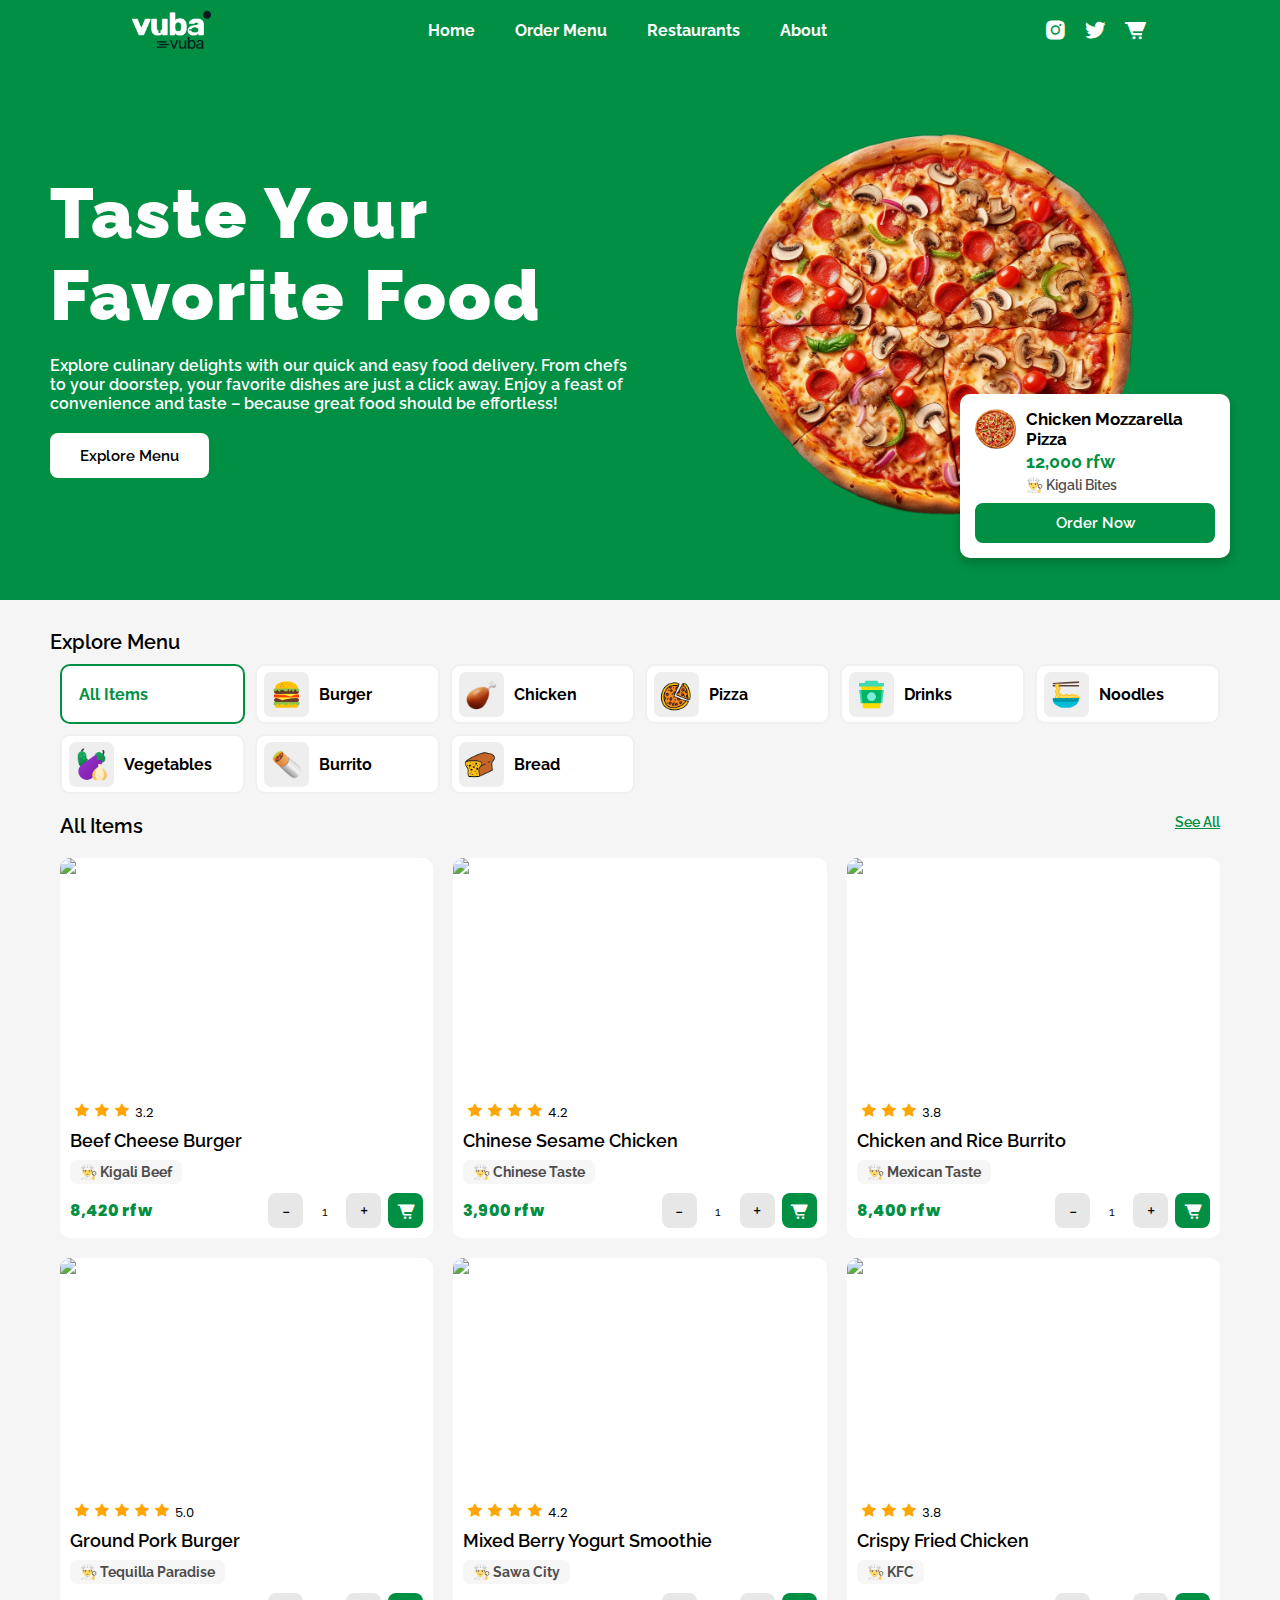
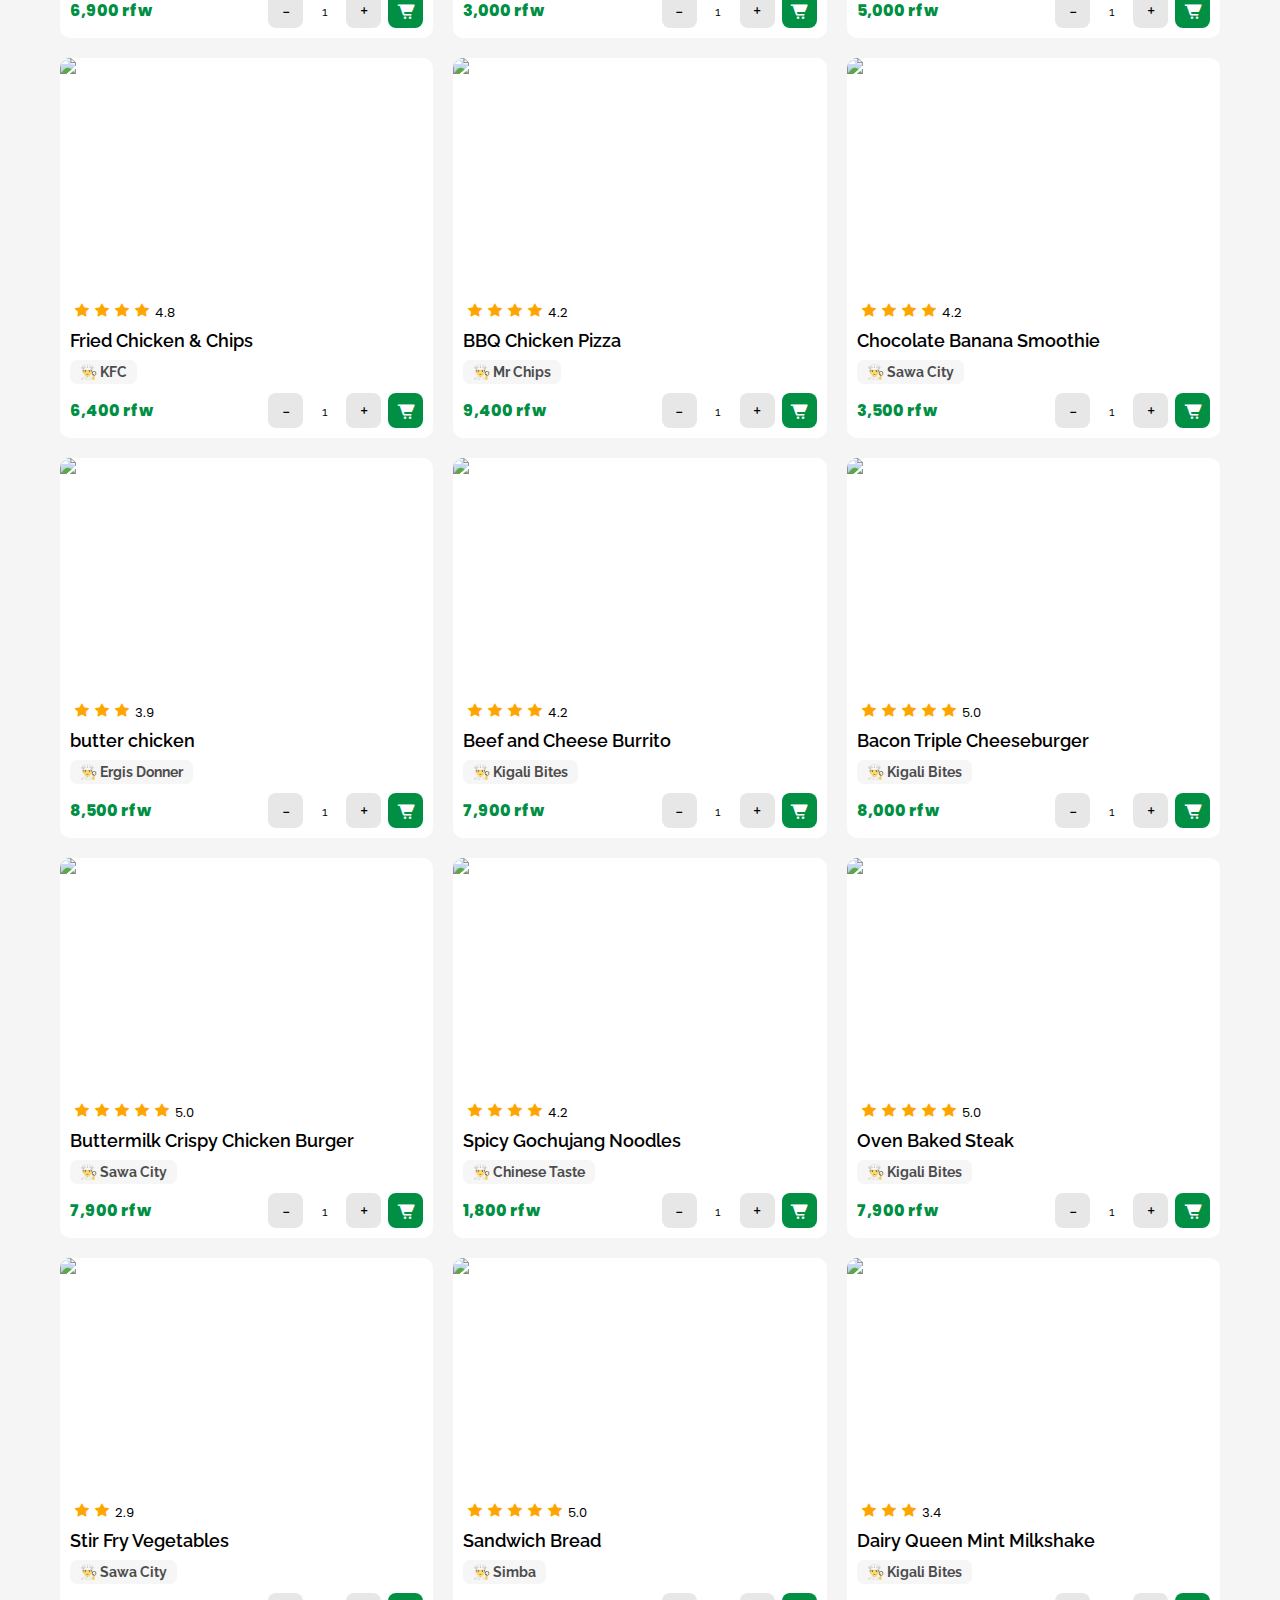
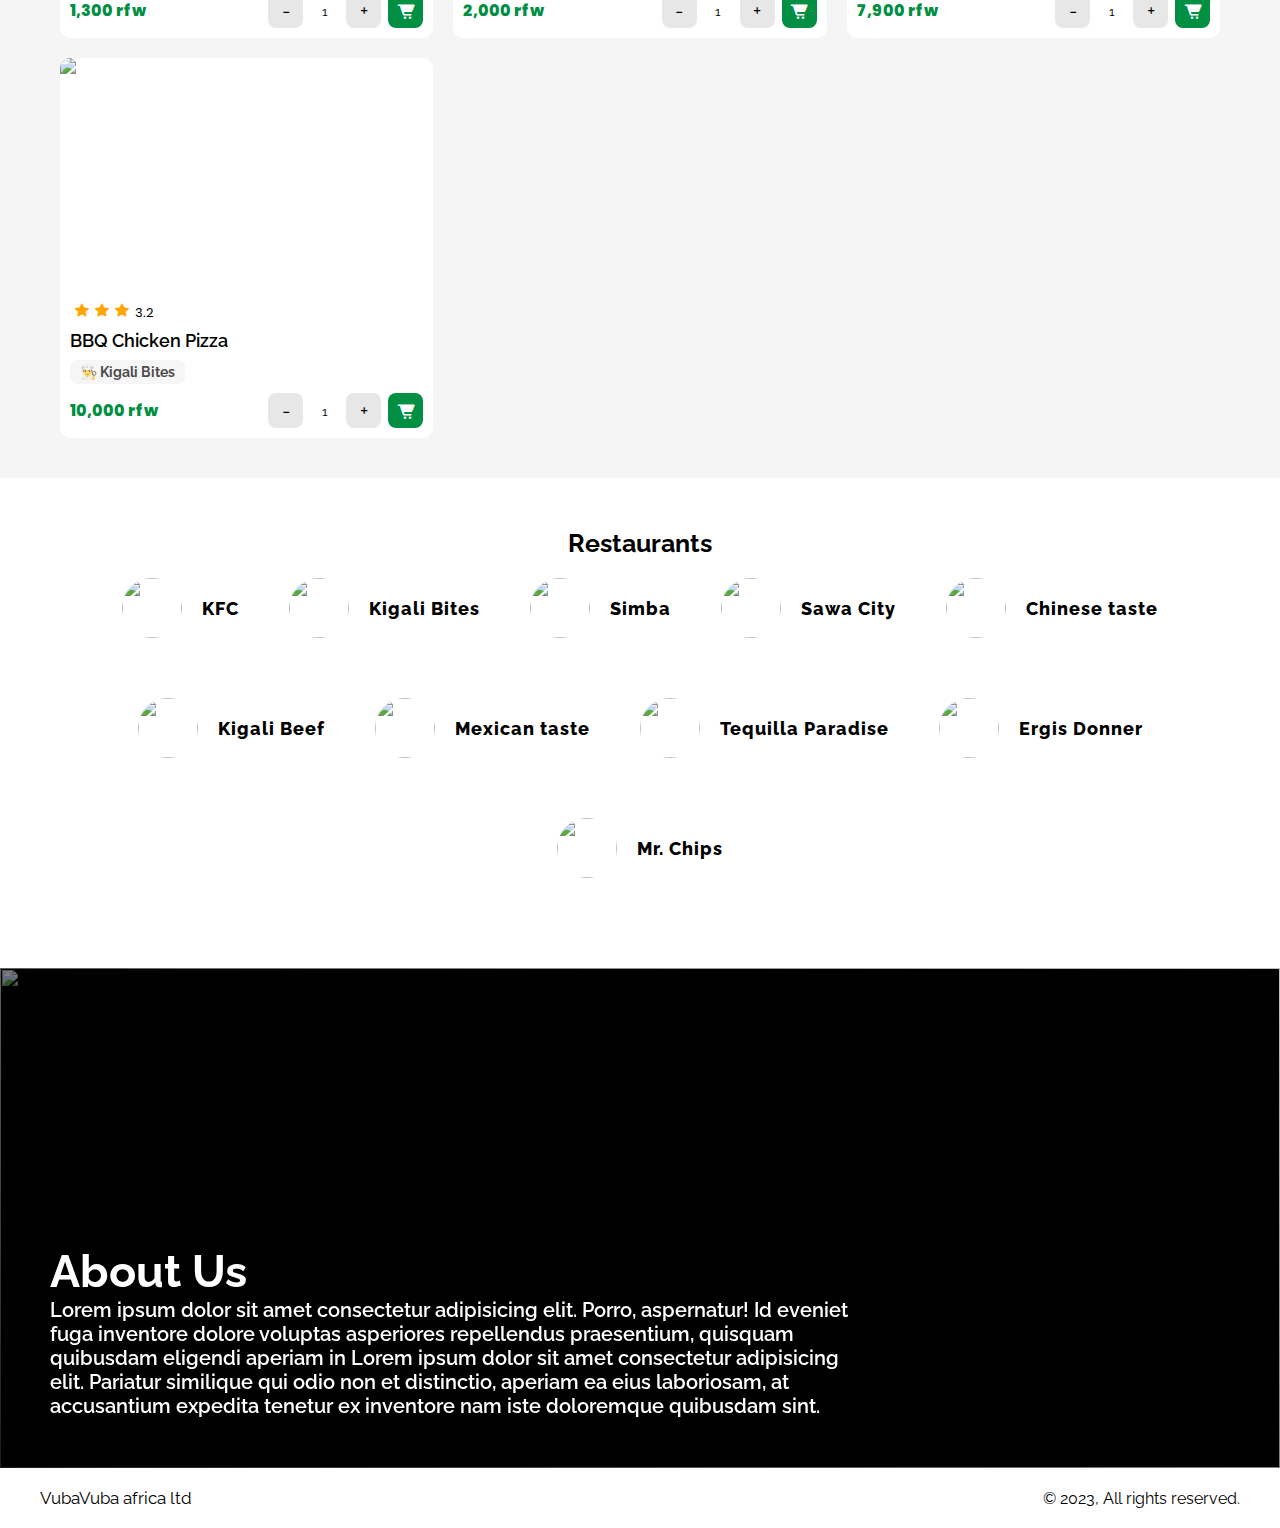
==== index.html @ 011bfc76 "noodles item function" ====
<html lang="en">
  <head>
    <meta charset="UTF-8" />
    <meta name="viewport" content="width=device-width, initial-scale=1.0" />
    <link rel="icon" type="image/x-icon" href="assets/favicon.png" />
    <link
      href="https://unpkg.com/boxicons@2.1.4/css/boxicons.min.css"
      rel="stylesheet"
    />
    <link
      rel="stylesheet"
      href="https://cdn.jsdelivr.net/npm/bootstrap@5.3.2/dist/css/bootstrap.min.css"
      integrity="sha384-T3c6CoIi6uLrA9TneNEoa7RxnatzjcDSCmG1MXxSR1GAsXEV/Dwwykc2MPK8M2HN"
      crossorigin="anonymous"
    />
    <link
      rel="stylesheet"
      href="https://cdn.jsdelivr.net/npm/bootstrap-icons@1.3.0/font/bootstrap-icons.css"
    />
    <link
      rel="stylesheet"
      href="https://cdn.jsdelivr.net/npm/swiper@11/swiper-bundle.min.css"
    />

    <link rel="stylesheet" href="styles/index.css" />
    <title>Vuba Vuba - Fast Food Fast Delivery</title>
  </head>

  <body>
    <div class="wrapper">
      <!-- Navbar -->
      <div class="navbar-container">
        <img src="assets/logo-transparent.webp" alt="" />
        <ul>
          <li>Home</li>
          <li>Order Menu</li>
          <li>Restaurants</li>
          <li>About</li>
        </ul>
        <div class="socials">
          <a href="#"><i class="bx bxl-instagram-alt"></i></a>
          <a href="#"><i class="bx bxl-twitter"></i></a>
          <i class="bx bxs-cart-alt"></i>
        </div>
      </div>

      <!-- Hero -->
      <div class="hero-container">
        <div class="left">
          <h1>Taste your<br />favorite Food</h1>
          <p>
            Explore culinary delights with our quick and easy food delivery.
            From chefs to your doorstep, your favorite dishes are just a click
            away. Enjoy a feast of convenience and taste – because great food
            should be effortless!
          </p>
          <button>Explore Menu</button>
        </div>
        <div class="right">
          <img class="hero-img" src="assets/pizza.png" />
          <div class="review">
            <div class="top">
              <img src="assets/pizza.png" />
              <div class="h1">
                Chicken Mozzarella Pizza
                <br />
                <span>12,000 rfw </span>
                <p>👨‍🍳 Kigali Bites</p>
              </div>
            </div>
            <button>order now</button>
          </div>
        </div>
      </div>

      <!-- Menu -->
      <div class="menu-container">

        <div class="explore-menu">
          <h1>Explore Menu</h1>
          <div class="em-types">
            <div class="type active" id="All"><span>All Items</span></div>
            <div class="type" id="Burger">
              <img src="assets/burger.png" /><span>Burger</span>
            </div>
            <div class="type" id="Chicken">
              <img src="assets/chiken.png" /><span>Chicken</span>
            </div>
            <div class="type" id="Pizza">
              <img src="assets/pizza-icon.png" /><span>Pizza</span>
            </div>
            <div class="type" id="Drinks">
              <img src="assets/drinks.png" /><span>Drinks</span>
            </div>
            <div class="type" id="Noodles">
              <img src="assets/noodles.png" /><span>Noodles</span>
            </div>
            <div class="type" id="Vegetables">
              <img src="assets/vegetables.png" /><span>Vegetables</span>
            </div>
            <div class="type" id="Burrito">
              <img src="assets/burrito.png" /><span>Burrito</span>
            </div>
            <div class="type" id="Bread">
              <img src="assets/bread.png" /><span>Bread</span>
            </div>
          </div>
        </div>

        <div class="menu">
          <div class="menu-head">
            <h1>All Items</h1>
            <a href="#">see all</a>
          </div>
          <div class="menu-items">
            <!-- single item -->
            <div class="menu-item Burger">
              <div class="item-image">
                <img
                  src="https://www.oliveandmango.com/images/uploads/2021_06_21_classic_grilled_cheeseburger_1.jpg"
                />
              </div>
              <div class="item-details">
                <div class="item-ratting">
                  <i class="bi bi-star-fill"></i>
                  <i class="bi bi-star-fill"></i>
                  <i class="bi bi-star-fill"></i>
                  <p>3.2</p>
                </div>
                <h1>Beef Cheese Burger</h1>
                <h4>👨‍🍳 Kigali Beef</h4>
                <div class="item-price">
                  <div class="price">
                    <p>8,420 rfw</p>
                  </div>
                  <div class="add-to-cart">
                    <button>-</button>
                    <div class="quantity"><input type="text" value="1" /></div>
                    <button>+</button>
                    <div class="cart"><i class="bx bxs-cart-alt"></i></div>
                  </div>
                </div>
              </div>
            </div>

            <!-- single item -->
            <div class="menu-item Chicken">
              <div class="item-image">
                <img
                  src="https://www.aspicyperspective.com/wp-content/uploads/2018/04/instant-pot-chinese-sesame-chicken-100.jpg"
                />
              </div>
              <div class="item-details">
                <div class="item-ratting">
                  <i class="bi bi-star-fill"></i>
                  <i class="bi bi-star-fill"></i>
                  <i class="bi bi-star-fill"></i>
                  <i class="bi bi-star-fill"></i>
                  <p>4.2</p>
                </div>
                <h1>Chinese Sesame Chicken</h1>
                <h4>👨‍🍳 Chinese Taste</h4>
                <div class="item-price">
                  <div class="price">
                    <p>3,900 rfw</p>
                  </div>
                  <div class="add-to-cart">
                    <button>-</button>
                    <div class="quantity"><input type="text" value="1" /></div>
                    <button>+</button>
                    <div class="cart"><i class="bx bxs-cart-alt"></i></div>
                  </div>
                </div>
              </div>
            </div>

            <!-- single item -->
            <div class="menu-item Burrito">
              <div class="item-image">
                <img
                  src="https://www.maricruzavalos.com/wp-content/uploads/2021/01/chicken_and_rice_burrito_recipe.jpg"
                />
              </div>
              <div class="item-details">
                <div class="item-ratting">
                  <i class="bi bi-star-fill"></i>
                  <i class="bi bi-star-fill"></i>
                  <i class="bi bi-star-fill"></i>
                  <p>3.8</p>
                </div>
                <h1>Chicken and Rice Burrito</h1>
                <h4>👨‍🍳 Mexican taste</h4>
                <div class="item-price">
                  <div class="price">
                    <p>8,400 rfw</p>
                  </div>
                  <div class="add-to-cart">
                    <button>-</button>
                    <div class="quantity"><input type="text" value="1" /></div>
                    <button>+</button>
                    <div class="cart"><i class="bx bxs-cart-alt"></i></div>
                  </div>
                </div>
              </div>
            </div>

            <!-- single item -->
            <div class="menu-item Burger">
              <div class="item-image">
                <img
                  src="https://www.babaganosh.org/wp-content/uploads/2020/06/pork-burgers-07.jpg"
                />
              </div>
              <div class="item-details">
                <div class="item-ratting">
                  <i class="bi bi-star-fill"></i>
                  <i class="bi bi-star-fill"></i>
                  <i class="bi bi-star-fill"></i>
                  <i class="bi bi-star-fill"></i>
                  <i class="bi bi-star-fill"></i>
                  <p>5.0</p>
                </div>
                <h1>Ground Pork Burger</h1>
                <h4>👨‍🍳 Tequilla Paradise</h4>
                <div class="item-price">
                  <div class="price">
                    <p>6,900 rfw</p>
                  </div>
                  <div class="add-to-cart">
                    <button>-</button>
                    <div class="quantity"><input type="text" value="1" /></div>
                    <button>+</button>
                    <div class="cart"><i class="bx bxs-cart-alt"></i></div>
                  </div>
                </div>
              </div>
            </div>

            <!-- single item -->
            <div class="menu-item Drinks">
              <div class="item-image">
                <img
                  src="https://simple-veganista.com/wp-content/uploads/2017/07/mixed-berry-yogurt-smoothie-2.jpg"
                />
              </div>
              <div class="item-details">
                <div class="item-ratting">
                  <i class="bi bi-star-fill"></i>
                  <i class="bi bi-star-fill"></i>
                  <i class="bi bi-star-fill"></i>
                  <i class="bi bi-star-fill"></i>
                  <p>4.2</p>
                </div>
                <h1>Mixed Berry Yogurt Smoothie</h1>
                <h4>👨‍🍳 sawa city</h4>
                <div class="item-price">
                  <div class="price">
                    <p>3,000 rfw</p>
                  </div>
                  <div class="add-to-cart">
                    <button>-</button>
                    <div class="quantity"><input type="text" value="1" /></div>
                    <button>+</button>
                    <div class="cart"><i class="bx bxs-cart-alt"></i></div>
                  </div>
                </div>
              </div>
            </div>

            <!-- single item -->
            <div class="menu-item Chicken">
              <div class="item-image">
                <img
                  src="https://www.mashed.com/img/gallery/kfc-chicken-copycat-recipe/intro-1565810304.jpg"
                />
              </div>
              <div class="item-details">
                <div class="item-ratting">
                  <i class="bi bi-star-fill"></i>
                  <i class="bi bi-star-fill"></i>
                  <i class="bi bi-star-fill"></i>
                  <p>3.8</p>
                </div>
                <h1>Crispy Fried Chicken</h1>
                <h4>👨‍🍳 KFC</h4>
                <div class="item-price">
                  <div class="price">
                    <p>5,000 rfw</p>
                  </div>
                  <div class="add-to-cart">
                    <button>-</button>
                    <div class="quantity"><input type="text" value="1" /></div>
                    <button>+</button>
                    <div class="cart"><i class="bx bxs-cart-alt"></i></div>
                  </div>
                </div>
              </div>
            </div>

            <!-- single item -->
            <div class="menu-item Chicken">
              <div class="item-image">
                <img
                  src="https://cdn.cdkitchen.com/recipes/images/2018/08/1788-8313-mx.jpg"
                />
              </div>
              <div class="item-details">
                <div class="item-ratting">
                  <i class="bi bi-star-fill"></i>
                  <i class="bi bi-star-fill"></i>
                  <i class="bi bi-star-fill"></i>
                  <i class="bi bi-star-fill"></i>
                  <p>4.8</p>
                </div>
                <h1>Fried Chicken & Chips</h1>
                <h4>👨‍🍳 KFC</h4>
                <div class="item-price">
                  <div class="price">
                    <p>6,400 rfw</p>
                  </div>
                  <div class="add-to-cart">
                    <button>-</button>
                    <div class="quantity"><input type="text" value="1" /></div>
                    <button>+</button>
                    <div class="cart"><i class="bx bxs-cart-alt"></i></div>
                  </div>
                </div>
              </div>
            </div>

            <!-- single item -->
            <div class="menu-item Pizza">
              <div class="item-image">
                <img
                  src="https://www.rachelcooks.com/wp-content/uploads/2022/02/bbq-chicken-pizza-2022-1500r-12-square.jpg"
                />
              </div>
              <div class="item-details">
                <div class="item-ratting">
                  <i class="bi bi-star-fill"></i>
                  <i class="bi bi-star-fill"></i>
                  <i class="bi bi-star-fill"></i>
                  <i class="bi bi-star-fill"></i>
                  <p>4.2</p>
                </div>
                <h1>BBQ Chicken Pizza</h1>
                <h4>👨‍🍳 Mr Chips</h4>
                <div class="item-price">
                  <div class="price">
                    <p>9,400 rfw</p>
                  </div>
                  <div class="add-to-cart">
                    <button>-</button>
                    <div class="quantity"><input type="text" value="1" /></div>
                    <button>+</button>
                    <div class="cart"><i class="bx bxs-cart-alt"></i></div>
                  </div>
                </div>
              </div>
            </div>

            <!-- single item -->
            <div class="menu-item Drinks">
              <div class="item-image">
                <img
                  src="https://www.ambitiouskitchen.com/wp-content/uploads/2021/04/Chocolate-Peanut-Butter-Banana-Smoothie-5.jpg"
                />
              </div>
              <div class="item-details">
                <div class="item-ratting">
                  <i class="bi bi-star-fill"></i>
                  <i class="bi bi-star-fill"></i>
                  <i class="bi bi-star-fill"></i>
                  <i class="bi bi-star-fill"></i>
                  <p>4.2</p>
                </div>
                <h1>Chocolate Banana Smoothie</h1>
                <h4>👨‍🍳 Sawa city</h4>
                <div class="item-price">
                  <div class="price">
                    <p>3,500 rfw</p>
                  </div>
                  <div class="add-to-cart">
                    <button>-</button>
                    <div class="quantity"><input type="text" value="1" /></div>
                    <button>+</button>
                    <div class="cart"><i class="bx bxs-cart-alt"></i></div>
                  </div>
                </div>
              </div>
            </div>

            <!-- single item -->
            <div class="menu-item Chicken">
              <div class="item-image">
                <img
                  src="https://www.familyfoodonthetable.com/wp-content/uploads/2019/02/Healthy-butter-chicken-4-480x480.jpg"
                />
              </div>
              <div class="item-details">
                <div class="item-ratting">
                  <i class="bi bi-star-fill"></i>
                  <i class="bi bi-star-fill"></i>
                  <i class="bi bi-star-fill"></i>
                  <p>3.9</p>
                </div>
                <h1>butter chicken</h1>
                <h4>👨‍🍳 Ergis Donner</h4>
                <div class="item-price">
                  <div class="price">
                    <p>8,500 rfw</p>
                  </div>
                  <div class="add-to-cart">
                    <button>-</button>
                    <div class="quantity"><input type="text" value="1" /></div>
                    <button>+</button>
                    <div class="cart"><i class="bx bxs-cart-alt"></i></div>
                  </div>
                </div>
              </div>
            </div>

            <!-- single item -->
            <div class="menu-item Burrito">
              <div class="item-image">
                <img
                  src="https://fantabulosity.com/wp-content/uploads/2021/08/Beef_CheeseBurritos-20.jpg"
                />
              </div>
              <div class="item-details">
                <div class="item-ratting">
                  <i class="bi bi-star-fill"></i>
                  <i class="bi bi-star-fill"></i>
                  <i class="bi bi-star-fill"></i>
                  <i class="bi bi-star-fill"></i>
                  <p>4.2</p>
                </div>
                <h1>Beef and Cheese Burrito</h1>
                <h4>👨‍🍳 Kigali Bites</h4>
                <div class="item-price">
                  <div class="price">
                    <p>7,900 rfw</p>
                  </div>
                  <div class="add-to-cart">
                    <button>-</button>
                    <div class="quantity"><input type="text" value="1" /></div>
                    <button>+</button>
                    <div class="cart"><i class="bx bxs-cart-alt"></i></div>
                  </div>
                </div>
              </div>
            </div>

            <!-- single item -->
            <div class="menu-item Burger">
              <div class="item-image">
                <img
                  src="https://tcburgerblog.com/wp-content/uploads/2022/10/Triple-Bacon-Cheeseburger-My-Burger-scaled.jpg"
                />
              </div>
              <div class="item-details">
                <div class="item-ratting">
                  <i class="bi bi-star-fill"></i>
                  <i class="bi bi-star-fill"></i>
                  <i class="bi bi-star-fill"></i>
                  <i class="bi bi-star-fill"></i>
                  <i class="bi bi-star-fill"></i>
                  <p>5.0</p>
                </div>
                <h1>Bacon Triple Cheeseburger</h1>
                <h4>👨‍🍳 Kigali Bites</h4>
                <div class="item-price">
                  <div class="price">
                    <p>8,000 rfw</p>
                  </div>
                  <div class="add-to-cart">
                    <button>-</button>
                    <div class="quantity"><input type="text" value="1" /></div>
                    <button>+</button>
                    <div class="cart"><i class="bx bxs-cart-alt"></i></div>
                  </div>
                </div>
              </div>
            </div>

            <!-- single item -->
            <div class="menu-item">
              <div class="item-image Burger">
                <img
                  src="https://www.modernfarmhouseeats.com/wp-content/uploads/2023/04/crispy-chicken-burger-1.jpg"
                />
              </div>
              <div class="item-details Chicken">
                <div class="item-ratting">
                  <i class="bi bi-star-fill"></i>
                  <i class="bi bi-star-fill"></i>
                  <i class="bi bi-star-fill"></i>
                  <i class="bi bi-star-fill"></i>
                  <i class="bi bi-star-fill"></i>
                  <p>5.0</p>
                </div>
                <h1>Buttermilk Crispy Chicken Burger</h1>
                <h4>👨‍🍳 Sawa city</h4>
                <div class="item-price">
                  <div class="price">
                    <p>7,900 rfw</p>
                  </div>
                  <div class="add-to-cart">
                    <button>-</button>
                    <div class="quantity"><input type="text" value="1" /></div>
                    <button>+</button>
                    <div class="cart"><i class="bx bxs-cart-alt"></i></div>
                  </div>
                </div>
              </div>
            </div>

            <!-- single item -->
            <div class="menu-item Noodles">
              <div class="item-image">
                <img
                  src="https://www.chilipeppermadness.com/wp-content/uploads/2023/06/Gochujang-Noodles-Recipe-SQ.jpg"
                />
              </div>
              <div class="item-details">
                <div class="item-ratting">
                  <i class="bi bi-star-fill"></i>
                  <i class="bi bi-star-fill"></i>
                  <i class="bi bi-star-fill"></i>
                  <i class="bi bi-star-fill"></i>
                  <p>4.2</p>
                </div>
                <h1>Spicy Gochujang Noodles</h1>
                <h4>👨‍🍳 Chinese Taste</h4>
                <div class="item-price">
                  <div class="price">
                    <p>1,800 rfw</p>
                  </div>
                  <div class="add-to-cart">
                    <button>-</button>
                    <div class="quantity"><input type="text" value="1" /></div>
                    <button>+</button>
                    <div class="cart"><i class="bx bxs-cart-alt"></i></div>
                  </div>
                </div>
              </div>
            </div>

            <!-- single item -->
            <div class="menu-item">
              <div class="item-image">
                <img
                  src="https://www.savorynothings.com/wp-content/uploads/2022/01/oven-baked-steak-recipe-image-sq-1.jpg"
                />
              </div>
              <div class="item-details">
                <div class="item-ratting">
                  <i class="bi bi-star-fill"></i>
                  <i class="bi bi-star-fill"></i>
                  <i class="bi bi-star-fill"></i>
                  <i class="bi bi-star-fill"></i>
                  <i class="bi bi-star-fill"></i>
                  <p>5.0</p>
                </div>
                <h1>Oven Baked Steak</h1>
                <h4>👨‍🍳 Kigali Bites</h4>
                <div class="item-price">
                  <div class="price">
                    <p>7,900 rfw</p>
                  </div>
                  <div class="add-to-cart">
                    <button>-</button>
                    <div class="quantity"><input type="text" value="1" /></div>
                    <button>+</button>
                    <div class="cart"><i class="bx bxs-cart-alt"></i></div>
                  </div>
                </div>
              </div>
            </div>

            <!-- single item -->
            <div class="menu-item Vegetables">
              <div class="item-image">
                <img
                  src="https://www.wholesomeyum.com/wp-content/uploads/2020/11/wholesomeyum-how-to-stir-fry-vegetables-vegetable-stir-fry-recipe-list-15.jpg"
                />
              </div>
              <div class="item-details">
                <div class="item-ratting">
                  <i class="bi bi-star-fill"></i>
                  <i class="bi bi-star-fill"></i>
                  <p>2.9</p>
                </div>
                <h1>Stir Fry Vegetables</h1>
                <h4>👨‍🍳 Sawa City</h4>
                <div class="item-price">
                  <div class="price">
                    <p>1,300 rfw</p>
                  </div>
                  <div class="add-to-cart">
                    <button>-</button>
                    <div class="quantity"><input type="text" value="1" /></div>
                    <button>+</button>
                    <div class="cart"><i class="bx bxs-cart-alt"></i></div>
                  </div>
                </div>
              </div>
            </div>

            <!-- single item -->
            <div class="menu-item Bread">
              <div class="item-image">
                <img
                  src="https://www.foodandwine.com/thmb/Z2AE53BGYP2U-kXhtbVwXZQX8sc=/1500x0/filters:no_upscale():max_bytes(150000):strip_icc()/Perfect-Sandwich-Bread-FT-RECIPE0723-dace53e15a304942acbc880b0ae34f5a.jpg"
                />
              </div>
              <div class="item-details">
                <div class="item-ratting">
                  <i class="bi bi-star-fill"></i>
                  <i class="bi bi-star-fill"></i>
                  <i class="bi bi-star-fill"></i>
                  <i class="bi bi-star-fill"></i>
                  <i class="bi bi-star-fill"></i>
                  <p>5.0</p>
                </div>
                <h1>Sandwich Bread</h1>
                <h4>👨‍🍳 Simba</h4>
                <div class="item-price">
                  <div class="price">
                    <p>2,000 rfw</p>
                  </div>
                  <div class="add-to-cart">
                    <button>-</button>
                    <div class="quantity"><input type="text" value="1" /></div>
                    <button>+</button>
                    <div class="cart"><i class="bx bxs-cart-alt"></i></div>
                  </div>
                </div>
              </div>
            </div>

            <!-- single item -->
            <div class="menu-item Drinks">
              <div class="item-image">
                <img
                  src="https://s3.amazonaws.com/secretsaucefiles/photos/images/000/094/275/large/Screen_Shot_2017-01-12_at_5.51.54_PM.png?1484261531"
                />
              </div>
              <div class="item-details">
                <div class="item-ratting">
                  <i class="bi bi-star-fill"></i>
                  <i class="bi bi-star-fill"></i>
                  <i class="bi bi-star-fill"></i>
                  <p>3.4</p>
                </div>
                <h1>Dairy Queen Mint Milkshake</h1>
                <h4>👨‍🍳 Kigali Bites</h4>
                <div class="item-price">
                  <div class="price">
                    <p>7,900 rfw</p>
                  </div>
                  <div class="add-to-cart">
                    <button>-</button>
                    <div class="quantity"><input type="text" value="1" /></div>
                    <button>+</button>
                    <div class="cart"><i class="bx bxs-cart-alt"></i></div>
                  </div>
                </div>
              </div>
            </div>

            <!-- single item -->
            <div class="menu-item Pizza">
              <div class="item-image">
                <img
                  src="https://www.southernliving.com/thmb/-Wn5pBs5DIz2RE5cuVKne_IF2hE=/1500x0/filters:no_upscale():max_bytes(150000):strip_icc()/BBQ-Chicken-Pizza_Audit7102_Beauty_1_3x2-e8195f3f45c74f189742d6eb4d7b2116.jpg"
                />
              </div>
              <div class="item-details">
                <div class="item-ratting">
                  <i class="bi bi-star-fill"></i>
                  <i class="bi bi-star-fill"></i>
                  <i class="bi bi-star-fill"></i>
                  <p>3.2</p>
                </div>
                <h1>BBQ Chicken Pizza</h1>
                <h4>👨‍🍳 Kigali Bites</h4>
                <div class="item-price">
                  <div class="price">
                    <p>10,000 rfw</p>
                  </div>
                  <div class="add-to-cart">
                    <button>-</button>
                    <div class="quantity"><input type="text" value="1" /></div>
                    <button>+</button>
                    <div class="cart"><i class="bx bxs-cart-alt"></i></div>
                  </div>
                </div>
              </div>
            </div>
          </div>
        </div>
      </div>

      <!-- Restaurants -->
      <div class="restaurants-container">
        <div class="rest-head">
          <h1>Restaurants</h1>
        </div>
        <div class="rest-grid">
          <div class="rg-item">
            <img
              src="https://imgs.search.brave.com/3bi9Pr2pXfEJ3aDlL1oRwKVEPayfcfMJFEXZ3frV1kE/rs:fit:860:0:0/g:ce/aHR0cDovL2xvZnJl/di5uZXQvd3AtY29u/dGVudC9waG90b3Mv/MjAxNi8wNi9LRkNf/bG9nb18xLnBuZw"
            />
            <h1>KFC</h1>
          </div>

          <div class="rg-item">
            <img
              src="https://imgs.search.brave.com/vbXWG8gQetM3_P8P60iuqGCEPQBIjV_ZgjH2bR1YhOY/rs:fit:860:0:0/g:ce/aHR0cHM6Ly9jZG4u/ZHJpYmJibGUuY29t/L3VzZXJzLzE3MTg0/MTQvc2NyZWVuc2hv/dHMvNDAzNDMyNy9t/ZWRpYS8wZGE0OTA4/MjVkNTZhMmU2ODI0/ZThlOGYwMzI5ZGI0/NS5qcGc_cmVzaXpl/PTQwMHgzMDAmdmVy/dGljYWw9Y2VudGVy"
            />
            <h1>Kigali Bites</h1>
          </div>

          <div class="rg-item">
            <img
              src="https://imgs.search.brave.com/ebZRew6isdVZ-EUT0ywroLgZ76uOCuHzQWy_7dwl6_I/rs:fit:860:0:0/g:ce/aHR0cHM6Ly91cGxv/YWQud2lraW1lZGlh/Lm9yZy93aWtpcGVk/aWEvZW4vOC84Ny9T/aW1iYV9DaGlwc19s/b2dvLnBuZw"
            />
            <h1>Simba</h1>
          </div>

          <div class="rg-item">
            <img
              src="https://imgs.search.brave.com/yOJNYnVmw9oVVkGj6AttuaL7LqYOYtTmYWkjljFl_9k/rs:fit:860:0:0/g:ce/aHR0cHM6Ly90NC5m/dGNkbi5uZXQvanBn/LzAxLzg3LzYxLzQ5/LzM2MF9GXzE4NzYx/NDk1MF9KRjZmbzcy/T2t0Vldxek5MUFR2/YU0xWFZBNnFlaWlr/cy5qcGc"
            />
            <h1>Sawa City</h1>
          </div>

          <div class="rg-item">
            <img
              src="https://imgs.search.brave.com/ZcRUKDCKhJeyikr4JAEg3JhTjgkhFXgttm5igLCHAoA/rs:fit:860:0:0/g:ce/aHR0cHM6Ly9pLnBp/bmltZy5jb20vb3Jp/Z2luYWxzLzc4Lzc1/L2QwLzc4NzVkMDhi/ZGNiMWQxMjFmOGQ5/ZWQwMGMzNTQxYTdk/LmpwZw"
            />
            <h1>Chinese taste</h1>
          </div>

          <div class="rg-item">
            <img
              src="https://imgs.search.brave.com/vYp9szIj_NbUJVSMCduh9GMFt0rlSeSFs6ZEds312Uk/rs:fit:860:0:0/g:ce/aHR0cHM6Ly90NC5m/dGNkbi5uZXQvanBn/LzAxLzIyLzgwLzY3/LzM2MF9GXzEyMjgw/NjcyM19zOUU1Z0xD/VWtIZDRSeW93eHJl/Q2hGNDFtdzJRSElI/ei5qcGc"
            />
            <h1>Kigali Beef</h1>
          </div>

          <div class="rg-item">
            <img
              src="https://imgs.search.brave.com/LUviNh1uVYZzZO0xX5EYLhw3hhmZEL2fdns0litYLTI/rs:fit:860:0:0/g:ce/aHR0cHM6Ly9jZG4u/dmVjdG9yc3RvY2su/Y29tL2kvcHJldmll/dy0xeC83MS80NS90/YWNvLWxvZ28tdmVj/dG9yLTE4MTk3MTQ1/LmpwZw"
            />
            <h1>Mexican taste</h1>
          </div>

          <div class="rg-item">
            <img
              src="https://imgs.search.brave.com/BmcQND8VKpStkYrVXhwYXmqBiUHaD5Bfx4NggwXSSso/rs:fit:860:0:0/g:ce/aHR0cHM6Ly9pLnBp/bmltZy5jb20vb3Jp/Z2luYWxzLzFkL2U3/L2ZmLzFkZTdmZjRh/NmMwYWJlYjc3NDc1/NGQ4ZjNkMjgzZjk1/LnBuZw"
            />
            <h1>Tequilla Paradise</h1>
          </div>

          <div class="rg-item">
            <img
              src="https://imgs.search.brave.com/A0jVAtWC4pq40et6rLKncAIPeOPWo_ciMJwbwJQ5xxc/rs:fit:500:0:0/g:ce/aHR0cHM6Ly90My5m/dGNkbi5uZXQvanBn/LzA0Lzg5LzQxLzMy/LzM2MF9GXzQ4OTQx/MzI3Nl9reTFPeXRE/ZXFKTjNvMkVCRlpm/Y3JqQW5wTzhWTXNi/dS5qcGc"
            />
            <h1>Ergis Donner</h1>
          </div>

          <div class="rg-item">
            <img
              src="https://imgs.search.brave.com/4-irbOfN-fYAHtZISvM9qVWUaLv0pB9JRBa1O8KbkFY/rs:fit:860:0:0/g:ce/aHR0cHM6Ly9jZG4u/dmVjdG9yc3RvY2su/Y29tL2kvcHJldmll/dy0xeC82OS80OS9t/Yy1sb2dvLXZlY3Rv/ci0yNDM2Njk0OS5q/cGc"
            />
            <h1>Mr. Chips</h1>
          </div>
        </div>
      </div>

      <!-- about -->
      <div class="about-container mySwiper">
        <!-- <h1>About Us</h1>
        <p>
          Lorem ipsum dolor sit amet consectetur adipisicing elit. Porro,
          aspernatur! Id eveniet fuga inventore dolore voluptas asperiores
          repellendus praesentium, quisquam quibusdam eligendi aperiam in
        </p> -->
        <div class="swiper-wrapper">
          <div class="swiper-slide">
            <img src="https://www.vubavuba.rw/assets/slider/1K6A0514.webp" />
            <h1>About Us</h1>
            <p>
              Lorem ipsum dolor sit amet consectetur adipisicing elit. Porro,
              aspernatur! Id eveniet fuga inventore dolore voluptas asperiores
              repellendus praesentium, quisquam quibusdam eligendi aperiam in
              Lorem ipsum dolor sit amet consectetur adipisicing elit. Pariatur
               similique qui odio non et distinctio, aperiam ea eius laboriosam, 
              at accusantium expedita tenetur ex inventore nam iste doloremque quibusdam sint.
              
              
            </p>
          </div>
          <div class="swiper-slide">
            <img src="https://www.vubavuba.rw/assets/slider/1K6A0489.webp" />
            <h1>About Us</h1>
            <p>
              Lorem ipsum dolor sit amet consectetur adipisicing elit. Porro,
              aspernatur! Id eveniet fuga inventore dolore voluptas asperiores
              repellendus praesentium, quisquam quibusdam eligendi aperiam in
              Lorem ipsum dolor sit amet consectetur adipisicing elit. Pariatur
               similique qui odio non et distinctio, aperiam ea eius laboriosam, 
              at accusantium expedita tenetur ex inventore nam iste doloremque quibusdam sint.
              
            </p>
          </div>
          <div class="swiper-slide">
            <img src="https://www.vubavuba.rw/assets/slider/1K6A0614.webp" />
            <h1>About Us</h1>
            <p>
              Lorem ipsum dolor sit amet consectetur adipisicing elit. Porro,
              aspernatur! Id eveniet fuga inventore dolore voluptas asperiores
              repellendus praesentium, quisquam quibusdam eligendi aperiam in
              Lorem ipsum dolor sit amet consectetur adipisicing elit. Pariatur
               similique qui odio non et distinctio, aperiam ea eius laboriosam, 
              at accusantium expedita tenetur ex inventore nam iste doloremque quibusdam sint.
              
            </p>
          </div>
        </div>
      </div>

      <!-- Footer -->
      <div class="footer-container">
        <h1>VubaVuba africa ltd</h1>
        <p>&copy; 2023, All rights reserved.</p>
      </div>
    </div>

    <!-- Scripts -->
    <script
      src="https://cdn.jsdelivr.net/npm/bootstrap@5.3.2/dist/js/bootstrap.bundle.min.js"
      integrity="sha384-C6RzsynM9kWDrMNeT87bh95OGNyZPhcTNXj1NW7RuBCsyN/o0jlpcV8Qyq46cDfL"
      crossorigin="anonymous"
    ></script>

    <script src="https://cdn.jsdelivr.net/npm/swiper@11/swiper-bundle.min.js"></script>
    <script src="https://code.jquery.com/jquery-3.6.4.min.js"></script>

    <script>
      var swiper = new Swiper(".mySwiper", {
        effect: "fade",
        loop: true,
        autoplay: {
          delay: 2500,
          disableOnInteraction: false,
        },
      });
    </script>


    <!-- Toggling items -->
    <script>
      // all of the items
      var allBtn = document.getElementById("All");
      $(allBtn).click(function () {
        $(".menu-item").show();
      })

      // burgers
      var burgerBtn = document.getElementById("Burger");
      $(burgerBtn).click(function () {
        $(".menu-item").show();
        $(".menu-item:not(.Burger)").hide();
      })

      // chicken
      var chickenBtn = document.getElementById("Chicken");
      $(chickenBtn).click(function () {
        $(".menu-item").show();
        $(".menu-item:not(.Chicken)").hide();
      })

      // Pizza
      var pizzaBtn = document.getElementById("Pizza");
      $(pizzaBtn).click(function () {
        $(".menu-item").show();
        $(".menu-item:not(.Pizza)").hide();
      })

      // Drinks
      var drinksBtn = document.getElementById("Drinks");
      $(drinksBtn).click(function () {
        $(".menu-item").show();
        $(".menu-item:not(.Drinks)").hide();
      })

      // Noodles
      var noodlesBtn = document.getElementById("Noodles");
      $(noodlesBtn).click(function () {
        $(".menu-item").show();
        $(".menu-item:not(.Noodles)").hide();
      })




    </script>
  </body>
</html>
---- styles/index.css ----
@import url('https://fonts.googleapis.com/css2?family=Raleway:wght@400;500;600;700;800;900&display=swap');
@import url('https://fonts.googleapis.com/css2?family=Poppins:wght@700&display=swap');

* {
    margin: 0;
    padding: 0;
    box-sizing: border-box;
    font-family: "Raleway", sans-serif;
    scroll-behavior: smooth;
}

dl,
ol,
ul,
p {
    margin: unset !important;
}


.wrapper {
    background-color: #008f43;
}

/* NAVBAR */

.navbar-container {
    background-color: #008f43;
    height: 60px;
    width: 95%;
    display: flex;
    justify-content: space-between;
    align-items: center;
    padding: 0 100px;
    -webkit-user-select: none;
    -ms-user-select: none;
    user-select: none;
    position: fixed;
    top: 0;
    left: 0;
    right: 0;
    backdrop-filter: blur(6px);
    max-width: 1300px;
    margin: auto;
    border-bottom-left-radius: 30px;
    border-bottom-right-radius: 30px;
    z-index: 10;
}

.navbar-container img {
    height: 45px;
    width: auto;
    pointer-events: none;
    /* background-color: cadetblue; */
    margin-bottom: 0;
}

.navbar-container ul {
    display: flex;
    justify-content: center;
    align-items: center;
    gap: 10px;
    /* background-color: cadetblue; */
}

.navbar-container ul li {
    list-style: none;
    font-size: 16px;
    font-weight: 700;
    padding: 10px 15px;
    cursor: pointer;
    border-radius: 8px;
    color: #fff;
    /* background-color: cadetblue; */
    transition: .2s;
}

.navbar-container ul li:hover {
    background-color: #06994b;
}


.navbar-container .socials {
    display: flex;
    justify-content: center;
    align-items: center;
    gap: 15px;
    /* background-color: cadetblue; */
}

.navbar-container .socials i {
    color: #fff;
    font-size: 25px;
}

/* HERO */

.hero-container {
    background-color: #008f43;
    min-height: 600px;
    width: 100%;
    display: flex;
    justify-content: center;
    align-items: center;
    padding: 0 50px;
    padding-top: 50px;
    max-width: 1300px;
    margin: auto;
}

.hero-container .left {
    width: 50%;
    height: 100%;
    padding-left: 0px;
}

.hero-container .left h1 {
    font-size: 70px;
    color: #fff;
    font-weight: 900;
    text-transform: capitalize;
    letter-spacing: 2px;
    margin-bottom: 20px;
}

.hero-container .left p {
    color: #fff;
    font-size: 16px;
    font-weight: 600;
}

.hero-container .left button {
    background-color: #fff;
    color: #000;
    border: none;
    outline: none;
    font-size: 15px;
    height: 45px;
    padding: 0 30px;
    border-radius: 8px;
    font-weight: 600;
    cursor: pointer;
    margin-top: 20px;
}

.hero-container .right {
    width: 50%;
    height: 100%;
    display: flex;
    align-items: center;
    justify-content: center;
    position: relative;
}

.hero-container .right .hero-img {
    width: 400px;
    border-radius: 50%;
}

.hero-container .review {
    display: flex;
    flex-direction: column;
    gap: 5px;
    background-color: #fff;
    padding: 15px;
    border-radius: 10px;
    position: absolute;
    max-width: 270px;
    right: 0;
    bottom: -40px;
    box-shadow: 0px 5px 10px 0px #00000033;
}

.hero-container .review .top {
    display: flex;
    gap: 10px;
}

.hero-container .review .h1 {
    font-size: 17px;
    color: #000;
    font-weight: 700;
    display: flex;
    flex-direction: column;
    gap: 2px;
}

.hero-container .review .h1 span {
    font-size: 18px;
    color: #008f43;
    font-size: 18px;
}

.hero-container .review p {
    color: #000;
    font-size: 14px;
    font-weight: 600;
    word-break: break-all;
    padding: 3px 0 5px;
    opacity: .7;
    margin-bottom: 0 !important;
}

.hero-container .review img {
    height: 40px;
}

.hero-container .review button {
    background-color: #008f43;
    color: #fff;
    border: none;
    outline: none;
    font-size: 15px;
    height: 40px;
    padding: 0 30px;
    border-radius: 8px;
    font-weight: 600;
    cursor: pointer;
    text-transform: capitalize;
    transition: .2s;
}

.hero-container .review button:hover {
    opacity: .8;
}

/* MENU */

.menu-container {
    background-color: #f5f5f5;
    min-height: 600px;
    width: 100%;
    /* max-width: 1300px; */
    margin: auto;
    padding: 30px 50px;
    box-sizing: border-box;
}

.menu-head {
    display: flex;
    justify-content: space-between;
}

.explore-menu h1 {
    font-size: 20px;
    font-weight: 600;
    color: #000;
}

.menu-head a {
    color: #008f43;
    text-transform: capitalize;
    font-weight: 600;
    font-size: 14px;
}

.explore-menu .em-types {
    /* background-color: saddlebrown; */
    width: 100%;
    min-height: 70px;
    display: grid;
    grid-template-columns: repeat(auto-fill, minmax(175px, 1fr));
    grid-gap: 10px;
    padding: 10px;
    cursor: default;
}

.explore-menu .em-types .type {
    width: 100%;
    height: 60px;
    display: flex;
    justify-content: flex-start;
    align-items: center;
    background-color: #fff;
    border-radius: 10px;
    border: 2px solid #cacaca48;
    overflow: hidden;
    padding: 7px;
    cursor: pointer;
    word-break: break-all;
    transition: .2s;
}

.explore-menu .em-types .type.active {
    border-color: #008f43;
}

.explore-menu .em-types .type.active i,
.explore-menu .em-types .type.active img {
    background-color: #008f43;
    color: #fff;
}

.explore-menu .em-types .type.active span {
    color: #008f43;
}


.explore-menu .em-types .type i {
    min-width: 45px;
    height: 100%;
    background-color: #90909027;
    display: flex;
    justify-content: center;
    align-items: center;
    font-size: 23px;
    border-radius: 7px;
    color: #000;
}

.explore-menu .em-types .type img {
    height: auto;
    width: 45px;
    padding: 5px;
    background-color: #90909027;
    border-radius: 7px;
}

.explore-menu .em-types .type span {
    width: 100%;
    height: 100%;
    display: flex;
    justify-content: flex-start;
    padding-left: 10px;
    align-items: center;
    color: #000;
    font-size: 16px;
    /* background-color: cadetblue; */
    font-weight: 700;
}

.menu {
    padding: 10px;
}

.menu h1 {
    font-size: 20px;
    font-weight: 600;
    color: #000;
}

.menu-items {
    display: flex;
    margin-top: 20px;
    display: grid;
    grid-template-columns: repeat(auto-fill, minmax(290px, 1fr));
    grid-gap: 20px;
    grid-auto-rows: 1fr;
    grid-auto-flow: row dense;
    counter-reset: boxes;
}

.menu-item {
    background-color: #fff;
    overflow: hidden;
    border-radius: 10px;
    padding-bottom: 10px;
}

.menu-item .item-image {
    width: 100%;
    height: 230px;
    margin-bottom: 10px;

}

.menu-item .item-image img {
    max-width: 100%;
    min-width: 100%;
    max-height: 100%;
    min-height: 230px;
    object-fit: cover;
    /* border-radius: 7px; */
}

.item-details {
    padding: 0px 10px;
    display: flex;
    flex-direction: column;
    gap: 5px;

}

.item-details .item-ratting {
    display: flex;
    gap: 6px;
    padding: 5px 5px 2px;
    font-size: 14px;
}

.item-details .item-ratting i {
    color: orange;
    font-size: 14px;
}

.item-ratting p {
    font-family: 'Poppins', sans-serif;
    font-size: 13px;
}

.item-details h1 {
    font-size: 18px;
    font-weight: 600;
    margin-bottom: 0 !important;
    padding-bottom: 4px;
}

.item-details h4 {
    font-size: 14px;
    font-weight: 700;
    margin-bottom: 0 !important;
    color: #000;
    width: fit-content;
    text-transform: capitalize;
    opacity: .7;
    background-color: #9090901c;
    padding: 4px 10px;
    border-radius: 7px;
}


.item-price {
    /* background-color: cadetblue; */
    display: flex;
    align-items: center;
    justify-content: space-between;
    padding-top: 4px;

}

.item-price p {
    font-family: 'Poppins', sans-serif;
    font-size: 16px;
}

.item-price .price {
    /* background-color: green; */
    width: 100%;
    font-size: 20px;
    font-weight: 800;
    color: #008f43;
}

.item-price .add-to-cart {
    width: 100%;
    /* background-color: orange; */
    display: flex;
    justify-content: flex-end;
    align-items: center;
    gap: 4px;
}

.item-price .add-to-cart button {
    width: 35px;
    height: 35px;
    border: none;
    outline: none;
    background-color: #bdbdbd5b;
    border-radius: 8px;
    font-size: 20px;
    transition: .2s;
    cursor: pointer;
}

.item-price .add-to-cart button:hover {
    background-color: #90909094;
}

.item-price .add-to-cart .quantity {
    width: 35px;
    height: 35px;
    display: flex;
    justify-content: center;
    align-items: center
}

.item-price .add-to-cart .quantity input {
    width: 100%;
    text-align: center;
    transition: .2s;
    border: 0;
    outline: none;
    border: 3px solid transparent;
    border-radius: 9px;
    height: 100%;
}

.item-price .add-to-cart .quantity input:focus {
    border-color: #008f43;
}

.item-price .add-to-cart .cart {
    background-color: #008f43;
    width: 35px;
    height: 35px;
    display: flex;
    justify-content: center;
    align-items: center;
    margin-left: 3px;
    border-radius: 8px;
    font-size: 20px;
    cursor: pointer;
}

.item-price .add-to-cart .cart i {
    color: #fff;
}






.restaurants-container {
    background-color: #fff;
    /* min-height: 500px; */
    width: 100%;
    margin: auto;
    padding: 50px;
    box-sizing: border-box;
}

.rest-head {
    display: flex;
    align-items: center;
    justify-content: center;
}

.rest-head h1 {
    font-size: 25px;
    font-weight: 700;
    color: #000;
}


.rest-grid {
    padding: 10px;
    margin: auto;
    display: flex;
    flex-wrap: wrap;
    justify-content: center;
    gap: 20px;
}

.rg-item {
    width: fit-content;
    min-height: 50px;
    border-radius: 10px;
    display: flex;
    justify-content: flex-start;
    align-items: center;
    gap: 20px;
    cursor: pointer;
    margin-bottom: 20px;
    padding: 10px 15px;
    transition: .2s;
}

.rg-item:hover {
    background-color: #f5f5f5;
}

.rg-item img {
    height: 60px;
    aspect-ratio: 1/1;
    object-fit: cover;
    border-radius: 50%;
}

.rg-item h1 {
    font-size: 18px;
    font-weight: 800;
    letter-spacing: 1px;
    transition: .2s;
    margin-bottom: 0 !important;
}

.rg-item:hover h1 {
    color: #008f43;
}











.about-container {
    background-color: #fff;
    color: #fff;
    font-size: 18px;
    font-weight: 600;
    min-height: 500px;
    width: 100%;
    gap: 10px;
    text-align: left;
    position: relative;
}


.swiper-wrapper{
    height: 100vh;
    max-height: 500px;
    width: 100%;
    /* max-width: 1300px; */
    margin: auto;
    background-color: #000;
    position: relative;
    overflow: hidden;
    /* border-radius: 50px; */
}
.swiper-slide img{
    position: absolute;
    bottom: 0;
    width: 100%;
    height: 100%;
    object-fit: cover;
    z-index: -1;
}

.about-container .swiper-slide::before{
    content: "";
    width: 100%;
    height: 100%;
    position: absolute;
    top: 0;
    bottom: 0;
    z-index: 10;
    background: linear-gradient(-150deg, #00000000, #000000d7);
}

.swiper-slide{
    display: flex;
    flex-direction: column;
    justify-content: flex-end;
    align-items: flex-start;
}

.swiper-slide h1{
    z-index: 10;
    padding: 0 50px;
    font-size: 45px;
    font-weight: 700;
    z-index: 100 !important;
}

.swiper-slide p{
    padding: 0px 50px 50px;
    font-size: 20px;
    z-index: 10;
    max-width: 900px;
}






.footer-container {
    background-color:  #fff;
    min-height: 10px;
    width: 100%;
    display: flex;
    align-items: center;
    justify-content: space-between;
    gap: 30px;
    padding: 20px 40px;
}

.footer-container h1{
    font-size: 17px;
    font-weight: 400;
    color: #000;
    margin-bottom: unset;
}
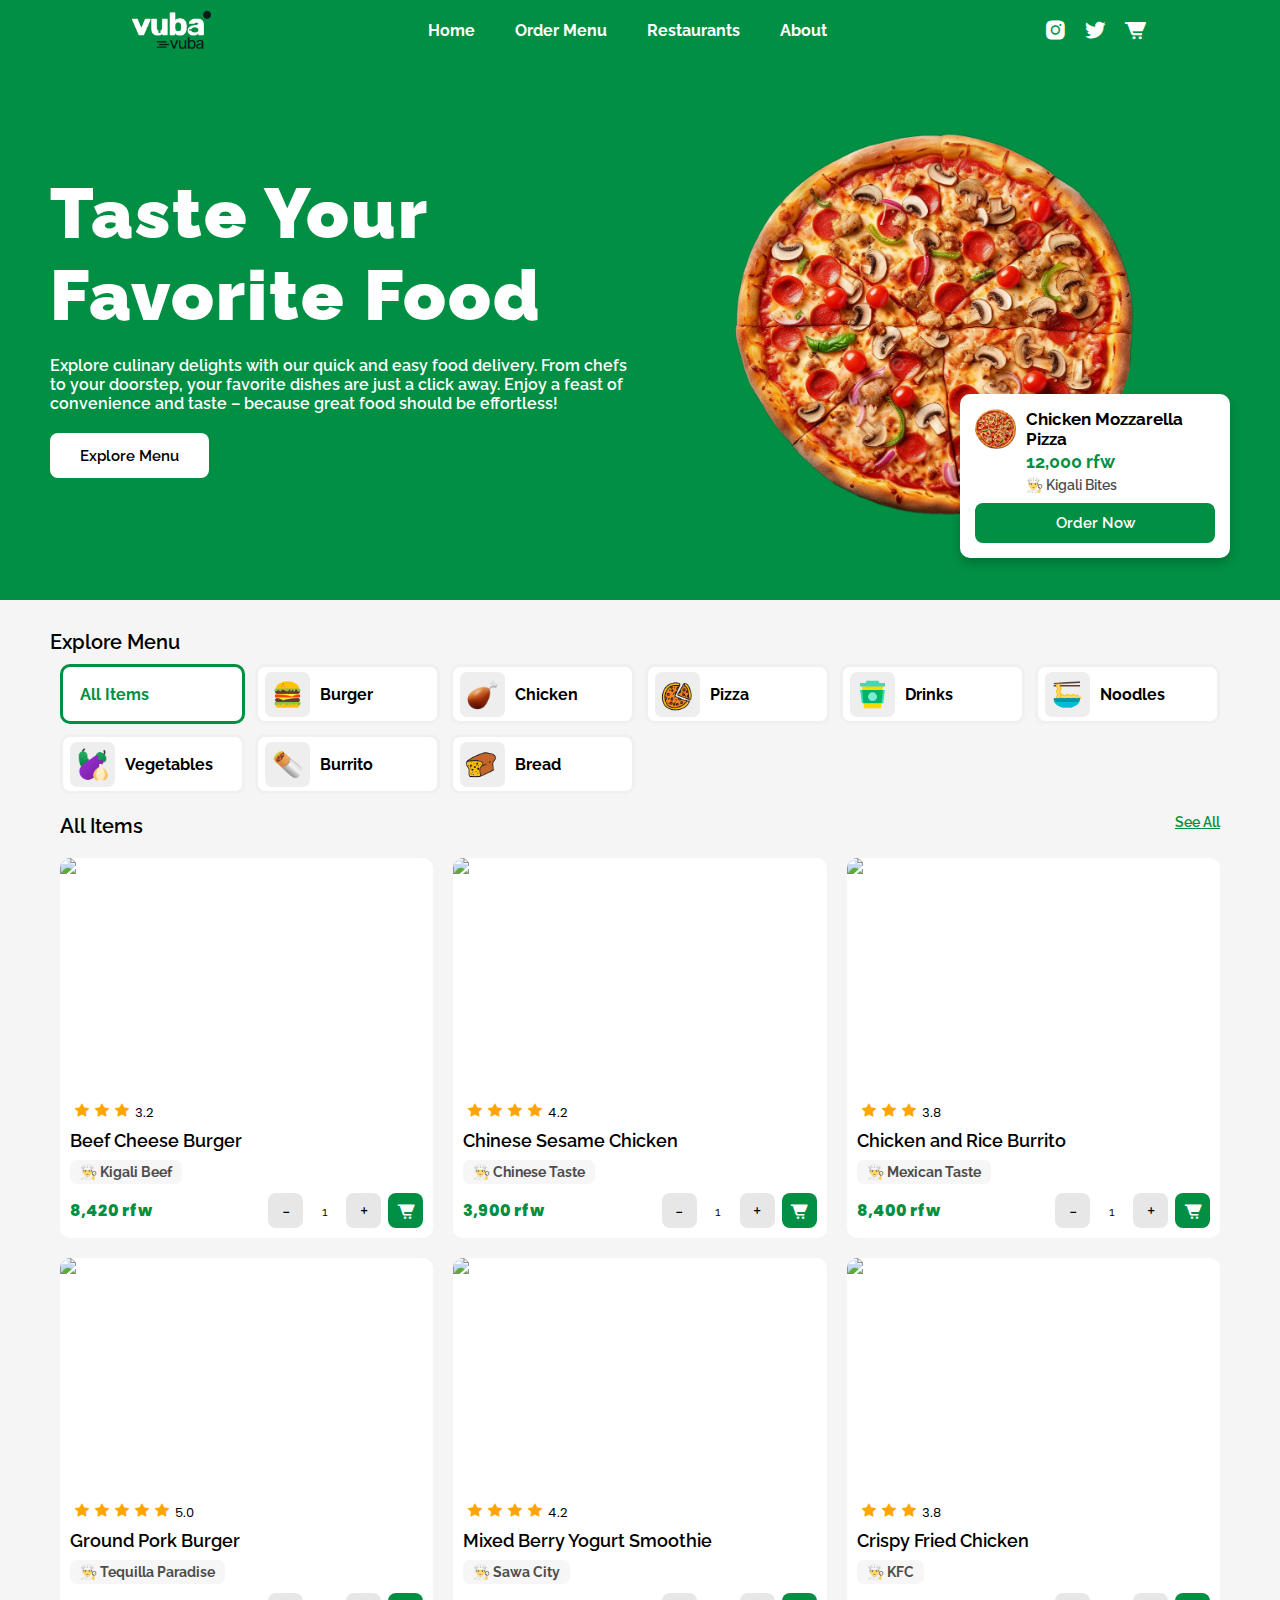
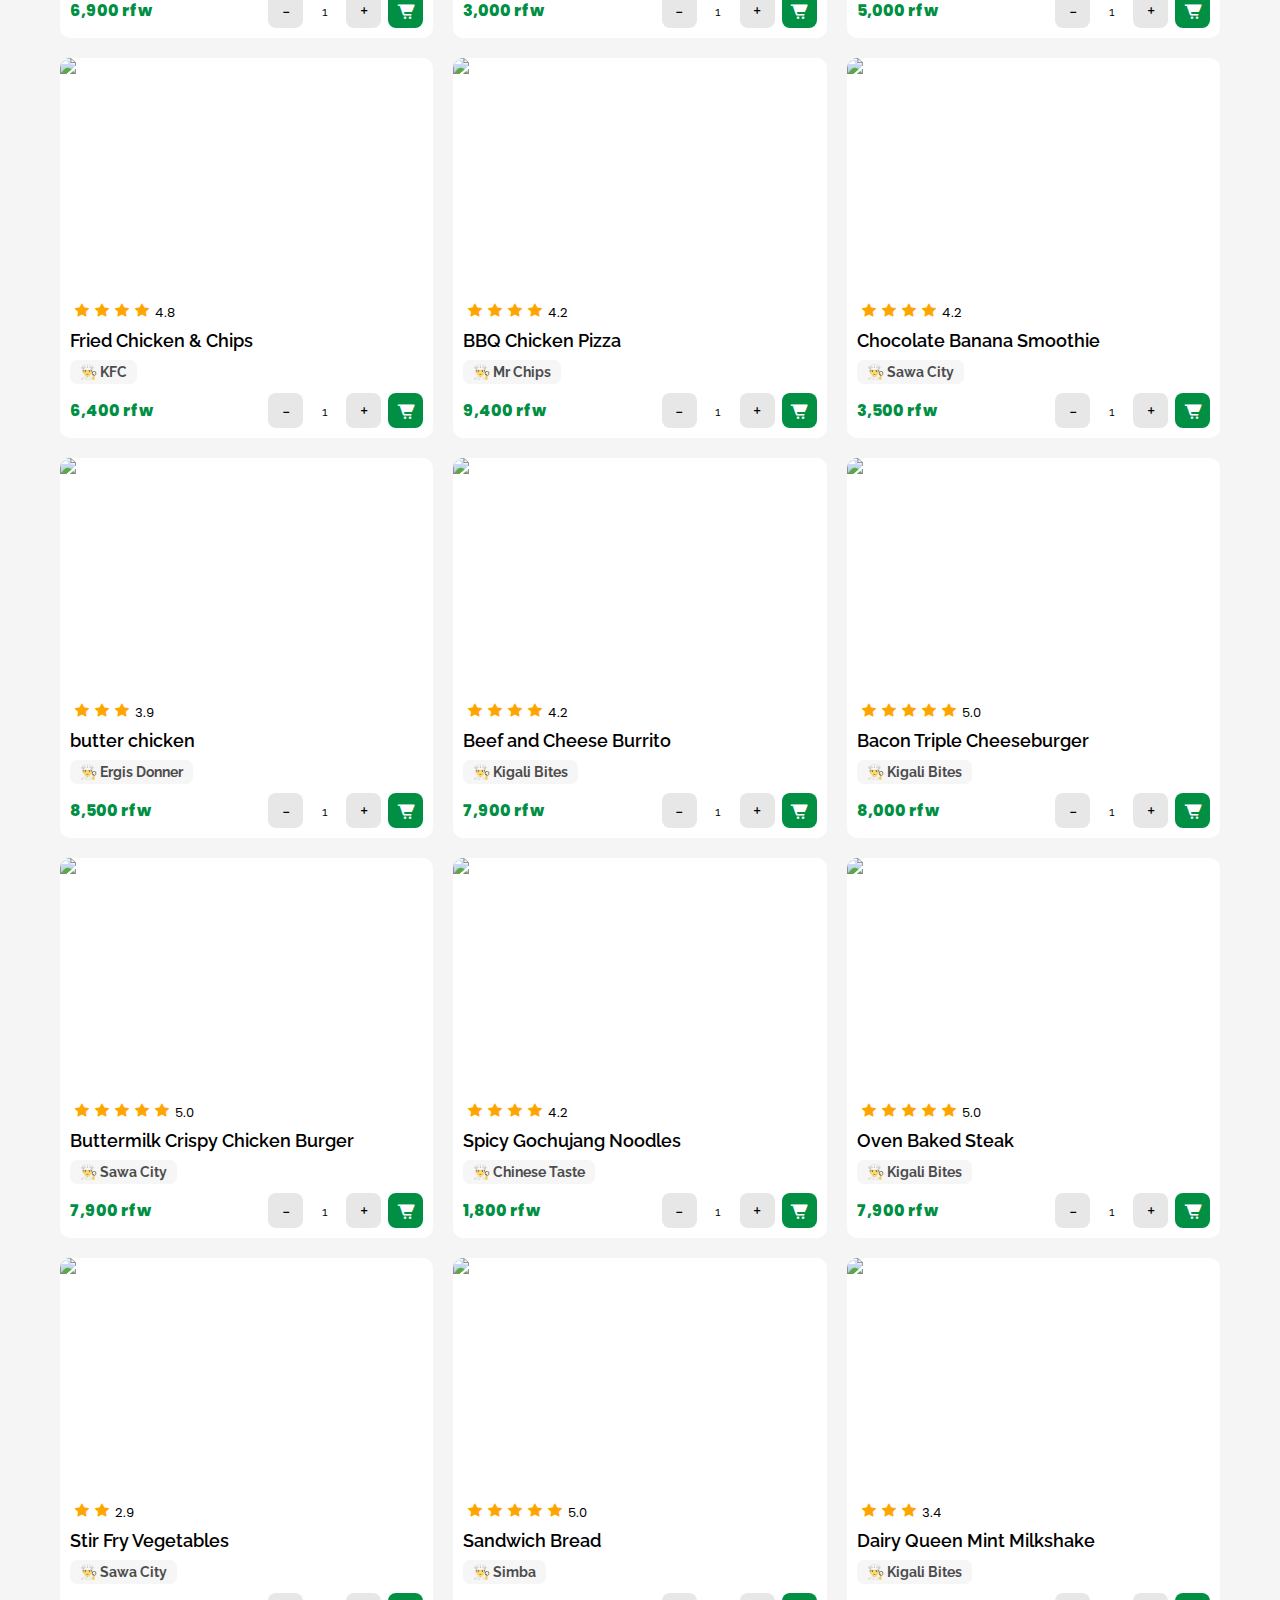
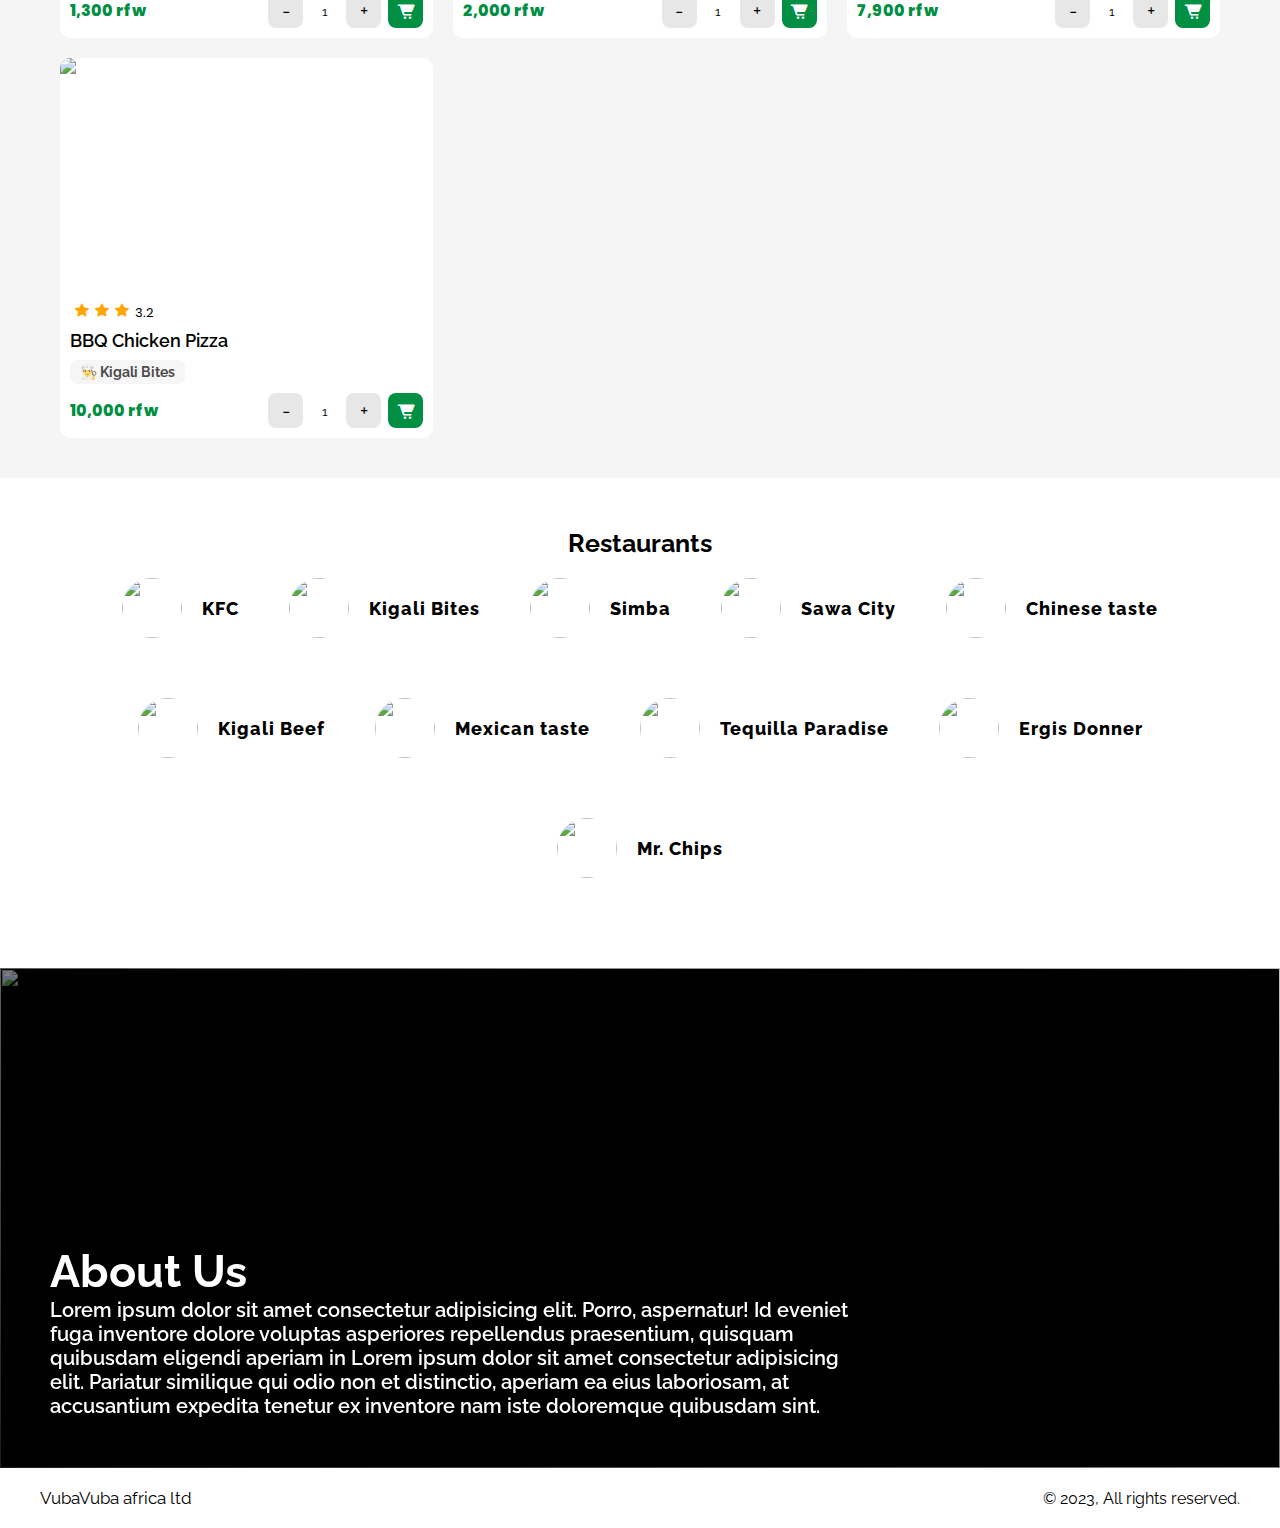
==== commit 191c56dd: "switching classes completed" ====
--- a/index.html
+++ b/index.html
@@ -865,45 +865,92 @@
     <script>
       // all of the items
       var allBtn = document.getElementById("All");
-      $(allBtn).click(function () {
+      $(allBtn).on("click", function () {
         $(".menu-item").show();
+        $(".type").removeClass("active")
+        $(this).addClass("active")
       })
 
       // burgers
       var burgerBtn = document.getElementById("Burger");
-      $(burgerBtn).click(function () {
+      $(burgerBtn).on("click", function () {
         $(".menu-item").show();
+        $(".type").removeClass("active")
+        $(this).addClass("active")
         $(".menu-item:not(.Burger)").hide();
       })
 
       // chicken
       var chickenBtn = document.getElementById("Chicken");
-      $(chickenBtn).click(function () {
+      $(chickenBtn).on("click", function () {
         $(".menu-item").show();
+        $(".type").removeClass("active")
+        $(this).addClass("active")
         $(".menu-item:not(.Chicken)").hide();
       })
 
       // Pizza
       var pizzaBtn = document.getElementById("Pizza");
-      $(pizzaBtn).click(function () {
+      $(pizzaBtn).on("click", function () {
         $(".menu-item").show();
+        $(".type").removeClass("active")
+        $(this).addClass("active")
         $(".menu-item:not(.Pizza)").hide();
       })
 
       // Drinks
       var drinksBtn = document.getElementById("Drinks");
-      $(drinksBtn).click(function () {
+      $(drinksBtn).on("click", function () {
         $(".menu-item").show();
+        $(".type").removeClass("active")
+        $(this).addClass("active")
         $(".menu-item:not(.Drinks)").hide();
       })
 
       // Noodles
       var noodlesBtn = document.getElementById("Noodles");
-      $(noodlesBtn).click(function () {
+      $(noodlesBtn).on("click", function () {
         $(".menu-item").show();
+        $(".type").removeClass("active")
+        $(this).addClass("active")
         $(".menu-item:not(.Noodles)").hide();
       })
 
+      // Vegetables
+      var vegetablesBtn = document.getElementById("Vegetables");
+      $(vegetablesBtn).on("click", function () {
+        $(".menu-item").show();
+        $(".type").removeClass("active")
+        $(this).addClass("active")
+        $(".menu-item:not(.Vegetables)").hide();
+      })
+
+      // Drinks
+      var drinksBtn = document.getElementById("Drinks");
+      $(drinksBtn).on("click", function () {
+        $(".menu-item").show();
+        $(".type").removeClass("active")
+        $(this).addClass("active")
+        $(".menu-item:not(.Drinks)").hide();
+      })
+
+      // Burrito
+      var burritoBtn = document.getElementById("Burrito");
+      $(burritoBtn).on("click", function () {
+        $(".menu-item").show();
+        $(".type").removeClass("active")
+        $(this).addClass("active")
+        $(".menu-item:not(.Burrito)").hide();
+      })
+
+      // Bread
+      var breadBtn = document.getElementById("Bread");
+      $(breadBtn).on("click", function () {
+        $(".menu-item").show();
+        $(".type").removeClass("active")
+        $(this).addClass("active")
+        $(".menu-item:not(.Bread)").hide();
+      })
 
 
 
--- a/styles/index.css
+++ b/styles/index.css
@@ -272,7 +272,7 @@
     align-items: center;
     background-color: #fff;
     border-radius: 10px;
-    border: 2px solid #cacaca48;
+    border: 3px solid #cacaca48;
     overflow: hidden;
     padding: 7px;
     cursor: pointer;
@@ -313,6 +313,7 @@
     padding: 5px;
     background-color: #90909027;
     border-radius: 7px;
+    transition: .2s;
 }
 
 .explore-menu .em-types .type span {
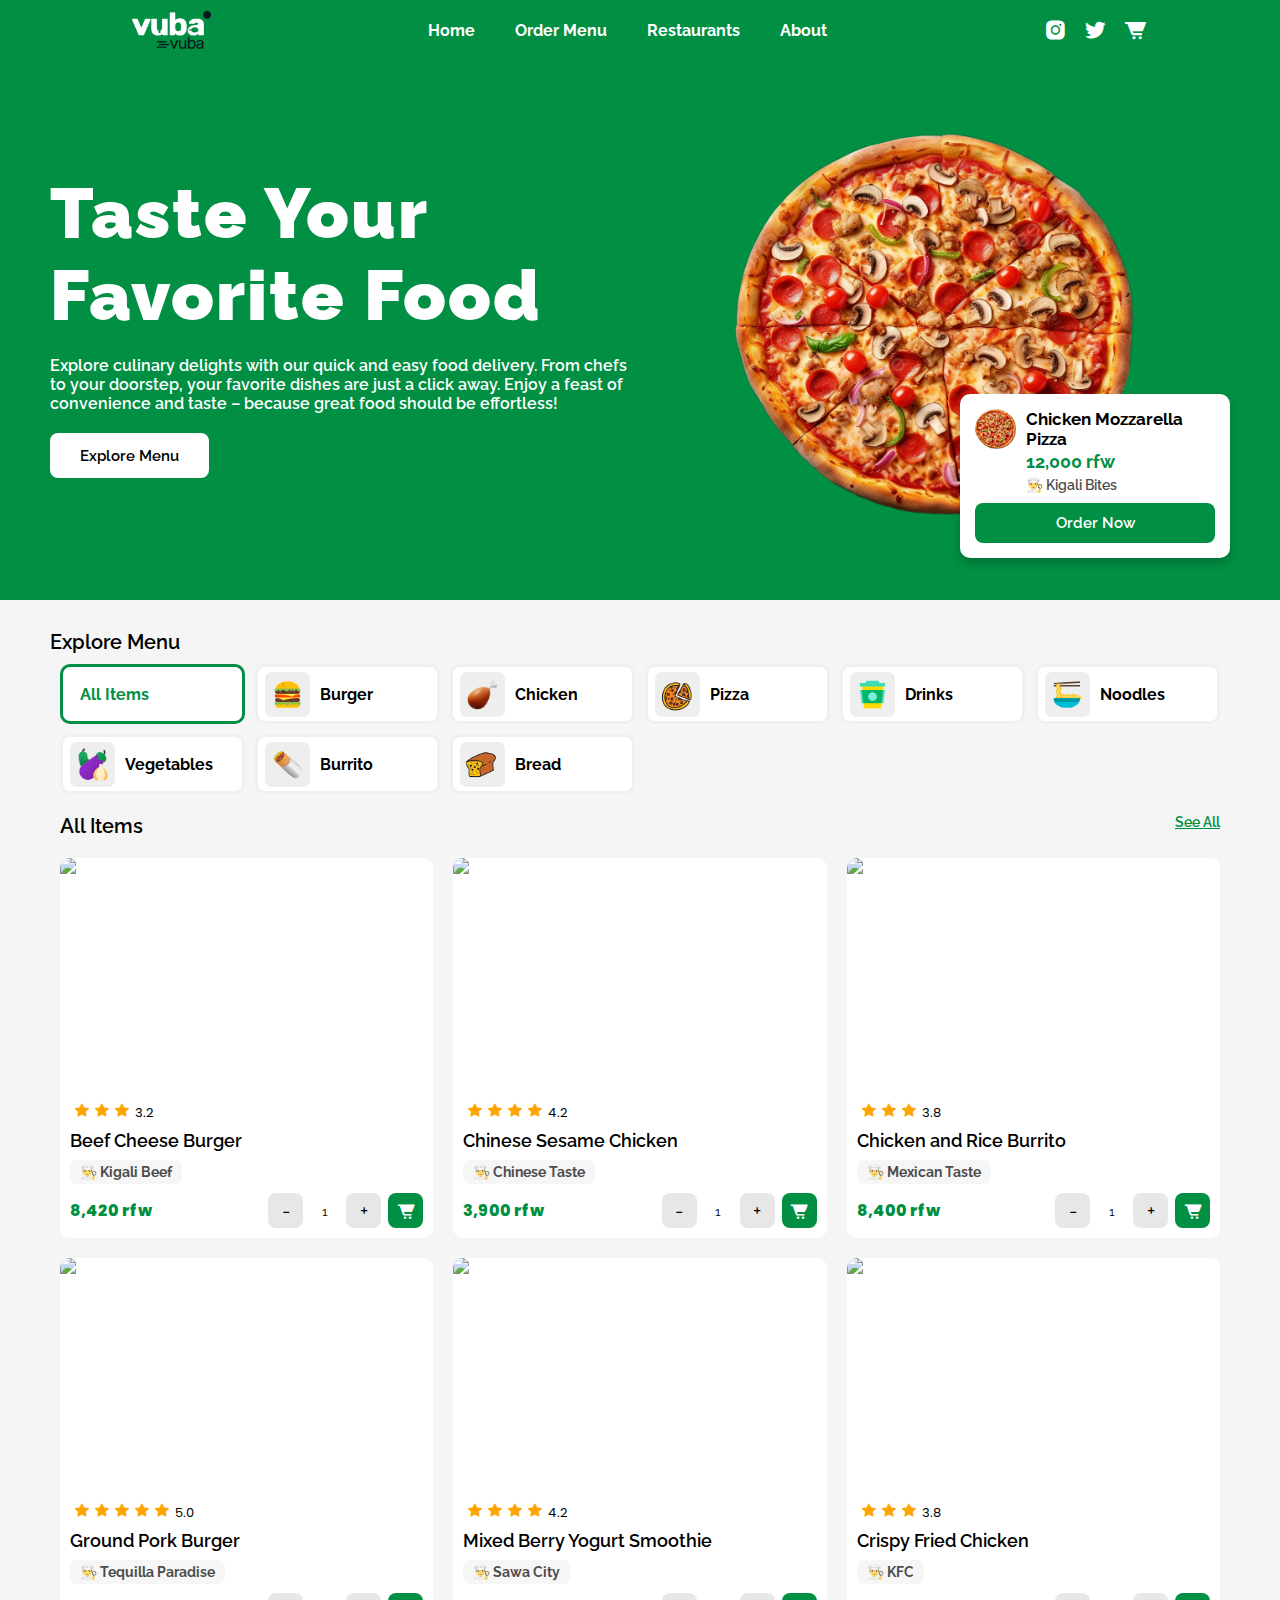
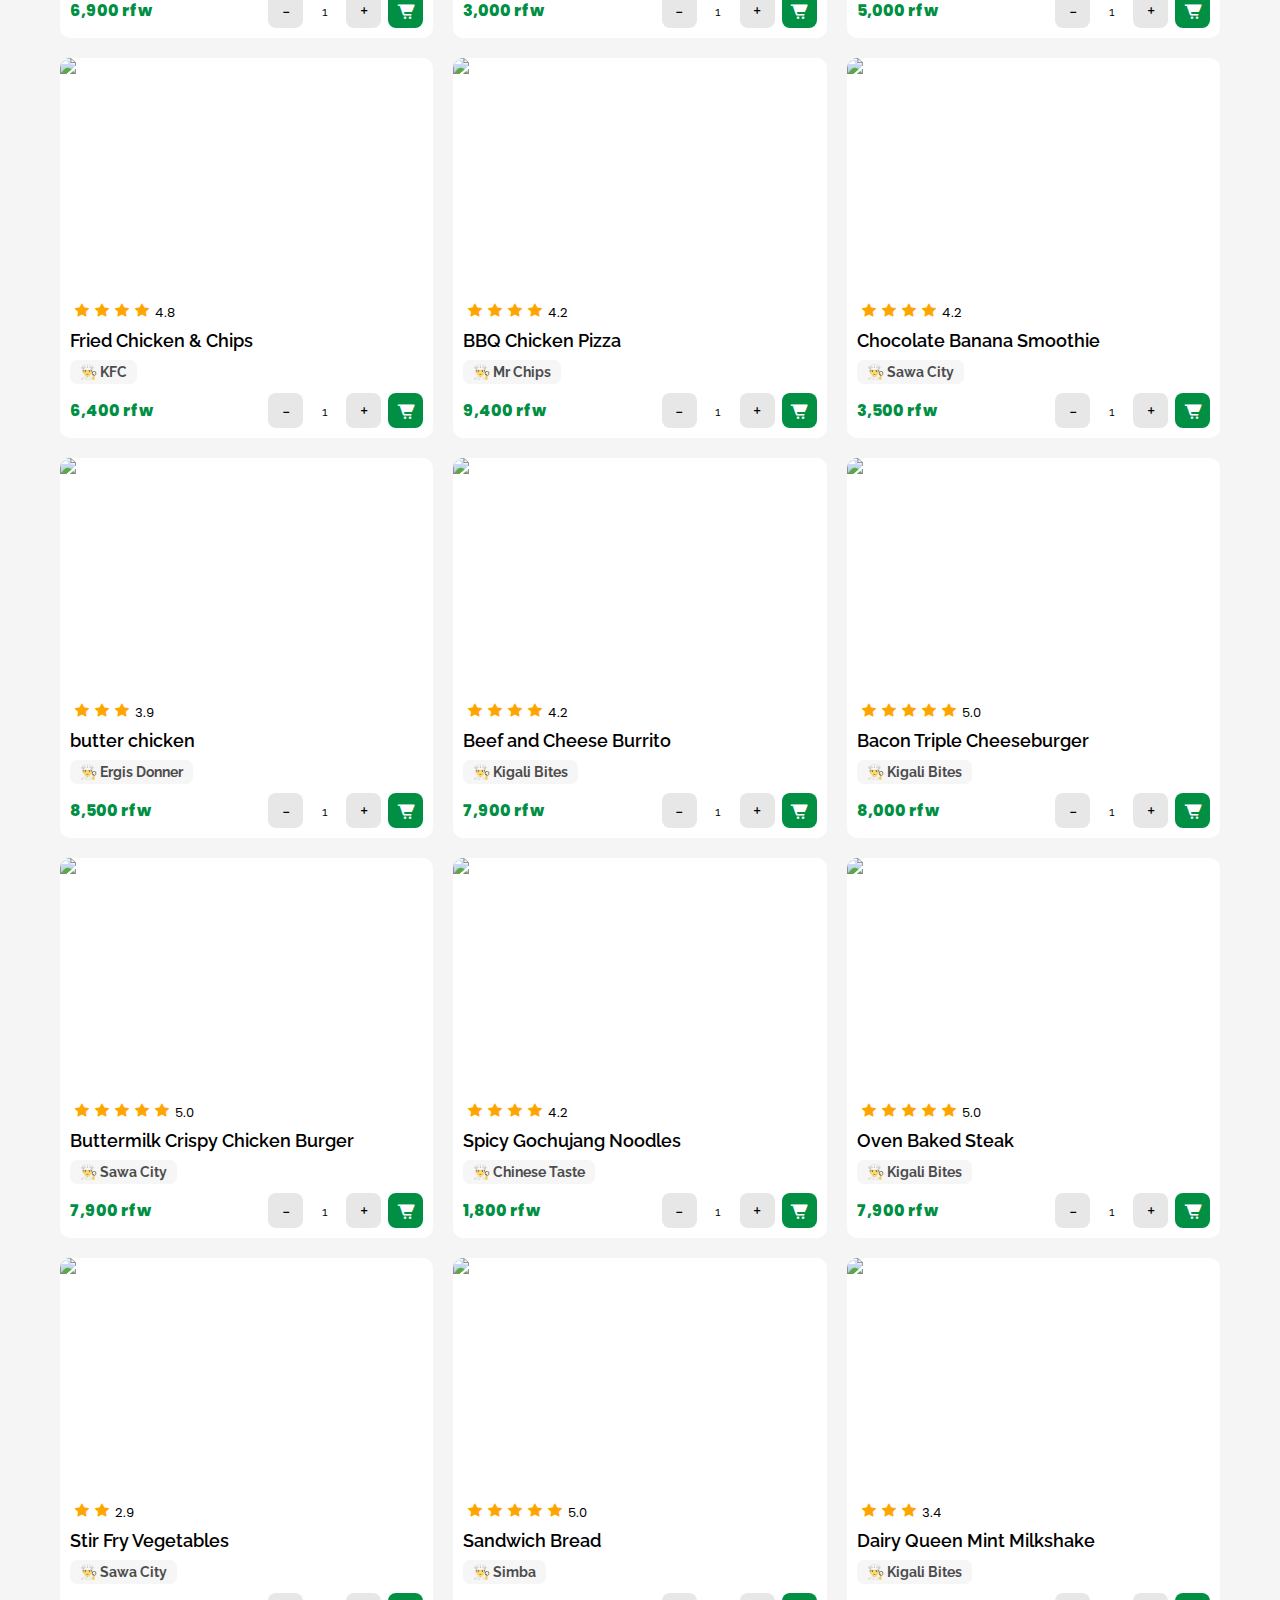
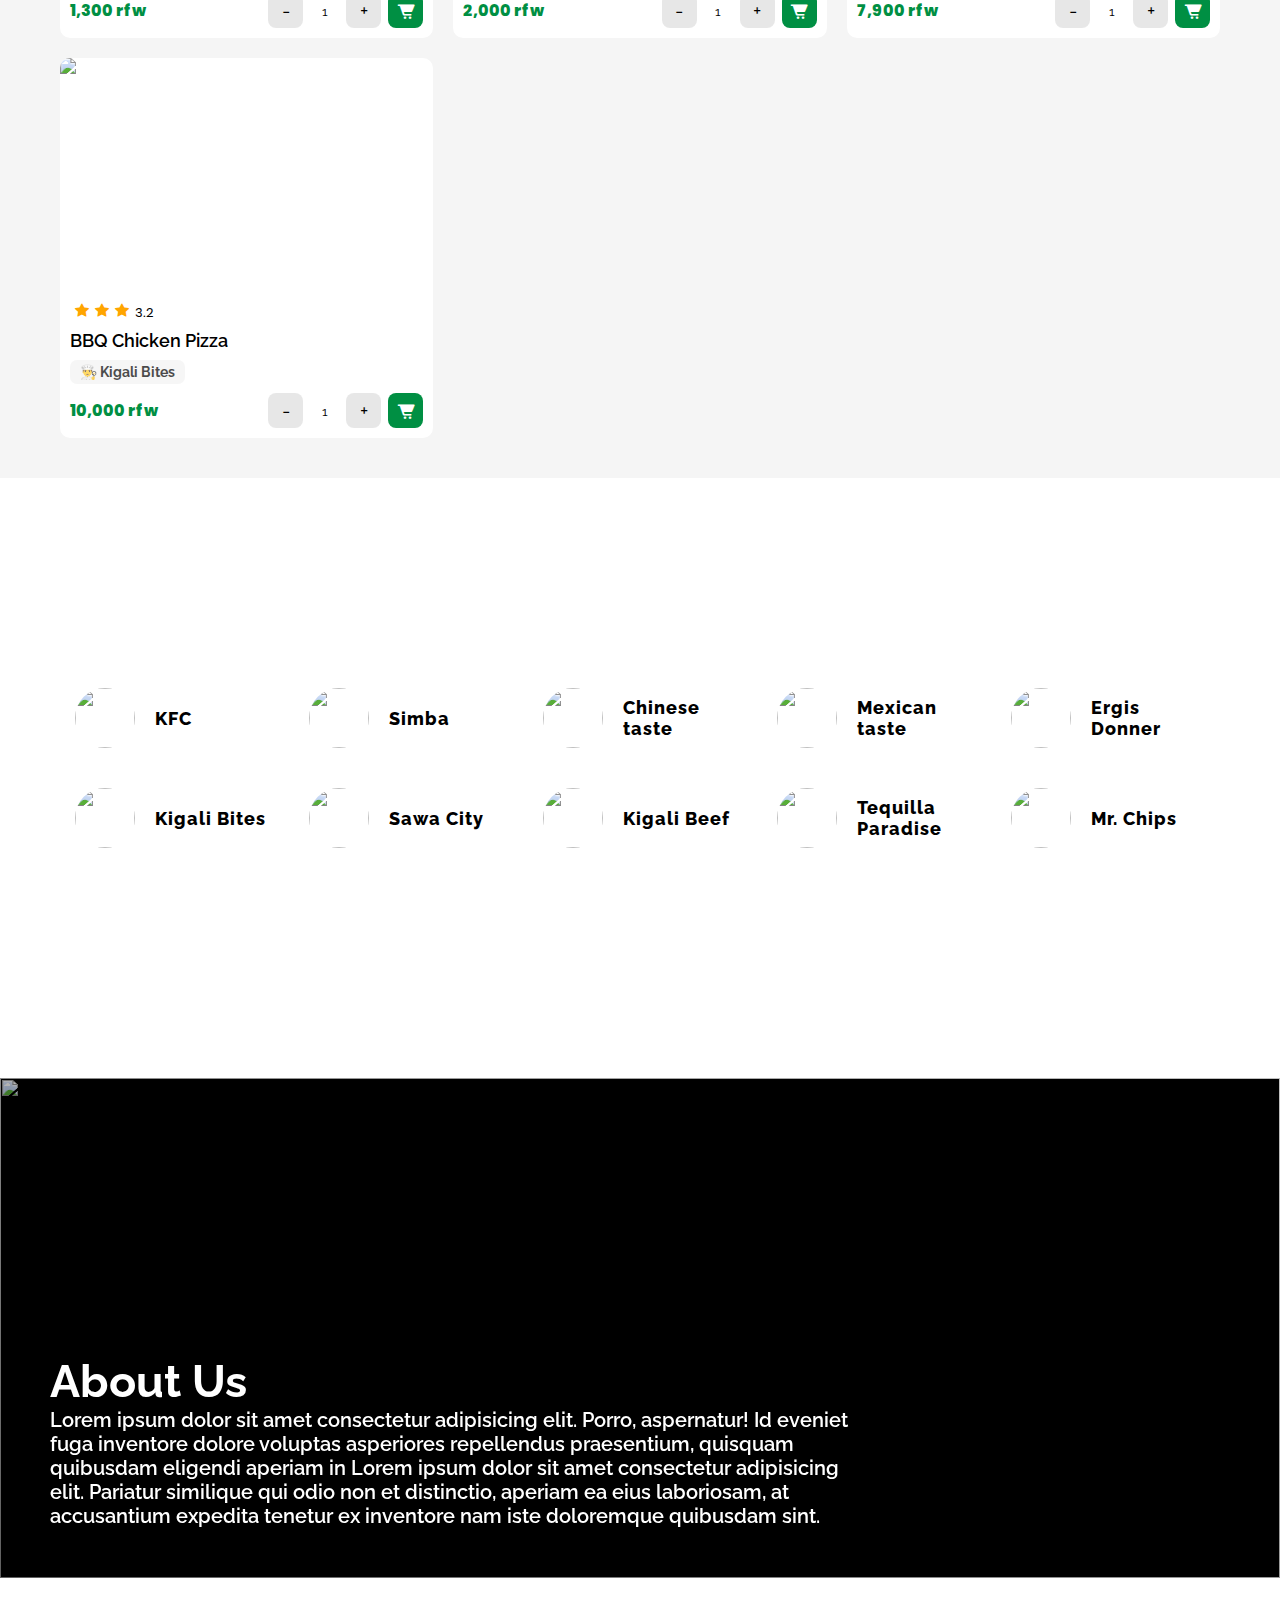
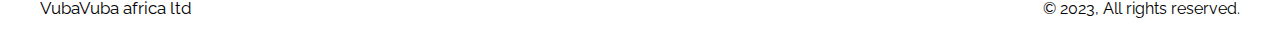
==== commit 1ea60051: "restaurants update" ====
--- a/index.html
+++ b/index.html
@@ -75,7 +75,6 @@
 
       <!-- Menu -->
       <div class="menu-container">
-
         <div class="explore-menu">
           <h1>Explore Menu</h1>
           <div class="em-types">
@@ -705,7 +704,7 @@
       <!-- Restaurants -->
       <div class="restaurants-container">
         <div class="rest-head">
-          <h1>Restaurants</h1>
+          <h1>Restaurants:</h1>
         </div>
         <div class="rest-grid">
           <div class="rg-item">
@@ -797,10 +796,9 @@
               aspernatur! Id eveniet fuga inventore dolore voluptas asperiores
               repellendus praesentium, quisquam quibusdam eligendi aperiam in
               Lorem ipsum dolor sit amet consectetur adipisicing elit. Pariatur
-               similique qui odio non et distinctio, aperiam ea eius laboriosam, 
-              at accusantium expedita tenetur ex inventore nam iste doloremque quibusdam sint.
-              
-              
+              similique qui odio non et distinctio, aperiam ea eius laboriosam,
+              at accusantium expedita tenetur ex inventore nam iste doloremque
+              quibusdam sint.
             </p>
           </div>
           <div class="swiper-slide">
@@ -811,9 +809,9 @@
               aspernatur! Id eveniet fuga inventore dolore voluptas asperiores
               repellendus praesentium, quisquam quibusdam eligendi aperiam in
               Lorem ipsum dolor sit amet consectetur adipisicing elit. Pariatur
-               similique qui odio non et distinctio, aperiam ea eius laboriosam, 
-              at accusantium expedita tenetur ex inventore nam iste doloremque quibusdam sint.
-              
+              similique qui odio non et distinctio, aperiam ea eius laboriosam,
+              at accusantium expedita tenetur ex inventore nam iste doloremque
+              quibusdam sint.
             </p>
           </div>
           <div class="swiper-slide">
@@ -824,9 +822,9 @@
               aspernatur! Id eveniet fuga inventore dolore voluptas asperiores
               repellendus praesentium, quisquam quibusdam eligendi aperiam in
               Lorem ipsum dolor sit amet consectetur adipisicing elit. Pariatur
-               similique qui odio non et distinctio, aperiam ea eius laboriosam, 
-              at accusantium expedita tenetur ex inventore nam iste doloremque quibusdam sint.
-              
+              similique qui odio non et distinctio, aperiam ea eius laboriosam,
+              at accusantium expedita tenetur ex inventore nam iste doloremque
+              quibusdam sint.
             </p>
           </div>
         </div>
@@ -860,100 +858,96 @@
       });
     </script>
 
-
     <!-- Toggling items -->
     <script>
       // all of the items
       var allBtn = document.getElementById("All");
       $(allBtn).on("click", function () {
         $(".menu-item").show();
-        $(".type").removeClass("active")
-        $(this).addClass("active")
-      })
+        $(".type").removeClass("active");
+        $(this).addClass("active");
+      });
 
       // burgers
       var burgerBtn = document.getElementById("Burger");
       $(burgerBtn).on("click", function () {
         $(".menu-item").show();
-        $(".type").removeClass("active")
-        $(this).addClass("active")
+        $(".type").removeClass("active");
+        $(this).addClass("active");
         $(".menu-item:not(.Burger)").hide();
-      })
+      });
 
       // chicken
       var chickenBtn = document.getElementById("Chicken");
       $(chickenBtn).on("click", function () {
         $(".menu-item").show();
-        $(".type").removeClass("active")
-        $(this).addClass("active")
+        $(".type").removeClass("active");
+        $(this).addClass("active");
         $(".menu-item:not(.Chicken)").hide();
-      })
+      });
 
       // Pizza
       var pizzaBtn = document.getElementById("Pizza");
       $(pizzaBtn).on("click", function () {
         $(".menu-item").show();
-        $(".type").removeClass("active")
-        $(this).addClass("active")
+        $(".type").removeClass("active");
+        $(this).addClass("active");
         $(".menu-item:not(.Pizza)").hide();
-      })
+      });
 
       // Drinks
       var drinksBtn = document.getElementById("Drinks");
       $(drinksBtn).on("click", function () {
         $(".menu-item").show();
-        $(".type").removeClass("active")
-        $(this).addClass("active")
+        $(".type").removeClass("active");
+        $(this).addClass("active");
         $(".menu-item:not(.Drinks)").hide();
-      })
+      });
 
       // Noodles
       var noodlesBtn = document.getElementById("Noodles");
       $(noodlesBtn).on("click", function () {
         $(".menu-item").show();
-        $(".type").removeClass("active")
-        $(this).addClass("active")
+        $(".type").removeClass("active");
+        $(this).addClass("active");
         $(".menu-item:not(.Noodles)").hide();
-      })
+      });
 
       // Vegetables
       var vegetablesBtn = document.getElementById("Vegetables");
       $(vegetablesBtn).on("click", function () {
         $(".menu-item").show();
-        $(".type").removeClass("active")
-        $(this).addClass("active")
+        $(".type").removeClass("active");
+        $(this).addClass("active");
         $(".menu-item:not(.Vegetables)").hide();
-      })
+      });
 
       // Drinks
       var drinksBtn = document.getElementById("Drinks");
       $(drinksBtn).on("click", function () {
         $(".menu-item").show();
-        $(".type").removeClass("active")
-        $(this).addClass("active")
+        $(".type").removeClass("active");
+        $(this).addClass("active");
         $(".menu-item:not(.Drinks)").hide();
-      })
+      });
 
       // Burrito
       var burritoBtn = document.getElementById("Burrito");
       $(burritoBtn).on("click", function () {
         $(".menu-item").show();
-        $(".type").removeClass("active")
-        $(this).addClass("active")
+        $(".type").removeClass("active");
+        $(this).addClass("active");
         $(".menu-item:not(.Burrito)").hide();
-      })
+      });
 
       // Bread
       var breadBtn = document.getElementById("Bread");
       $(breadBtn).on("click", function () {
         $(".menu-item").show();
-        $(".type").removeClass("active")
-        $(this).addClass("active")
+        $(".type").removeClass("active");
+        $(this).addClass("active");
         $(".menu-item:not(.Bread)").hide();
-      })
-
-
-
+      });
     </script>
   </body>
 </html>
--- a/styles/index.css
+++ b/styles/index.css
@@ -513,33 +513,42 @@
 
 .restaurants-container {
     background-color: #fff;
-    /* min-height: 500px; */
+    min-height: 600px;
     width: 100%;
     margin: auto;
     padding: 50px;
     box-sizing: border-box;
+    display: flex;
+    flex-direction: column;
+    justify-content: center;
+    align-items: center;
+    gap: 10px;
 }
 
 .rest-head {
     display: flex;
     align-items: center;
-    justify-content: center;
+    justify-content: flex-start;
+    width: 100%;
+    display: none;
 }
 
 .rest-head h1 {
-    font-size: 25px;
-    font-weight: 700;
+    font-size: 23px;
+    font-weight: 600;
     color: #000;
 }
 
 
 .rest-grid {
     padding: 10px;
-    margin: auto;
+    /* margin: 0 auto;
     display: flex;
     flex-wrap: wrap;
-    justify-content: center;
-    gap: 20px;
+    justify-content: center; */
+    column-count: 5;
+    grid-gap: 10px;
+    /* background-color: cadetblue; */
 }
 
 .rg-item {
@@ -554,10 +563,11 @@
     margin-bottom: 20px;
     padding: 10px 15px;
     transition: .2s;
+    width: 100%;
 }
 
 .rg-item:hover {
-    background-color: #f5f5f5;
+    background-color: #ebebeb;
 }
 
 .rg-item img {
@@ -630,7 +640,7 @@
     top: 0;
     bottom: 0;
     z-index: 10;
-    background: linear-gradient(-150deg, #00000000, #000000d7);
+    background: linear-gradient(-150deg, #00000000, #00000098 120%);
 }
 
 .swiper-slide{
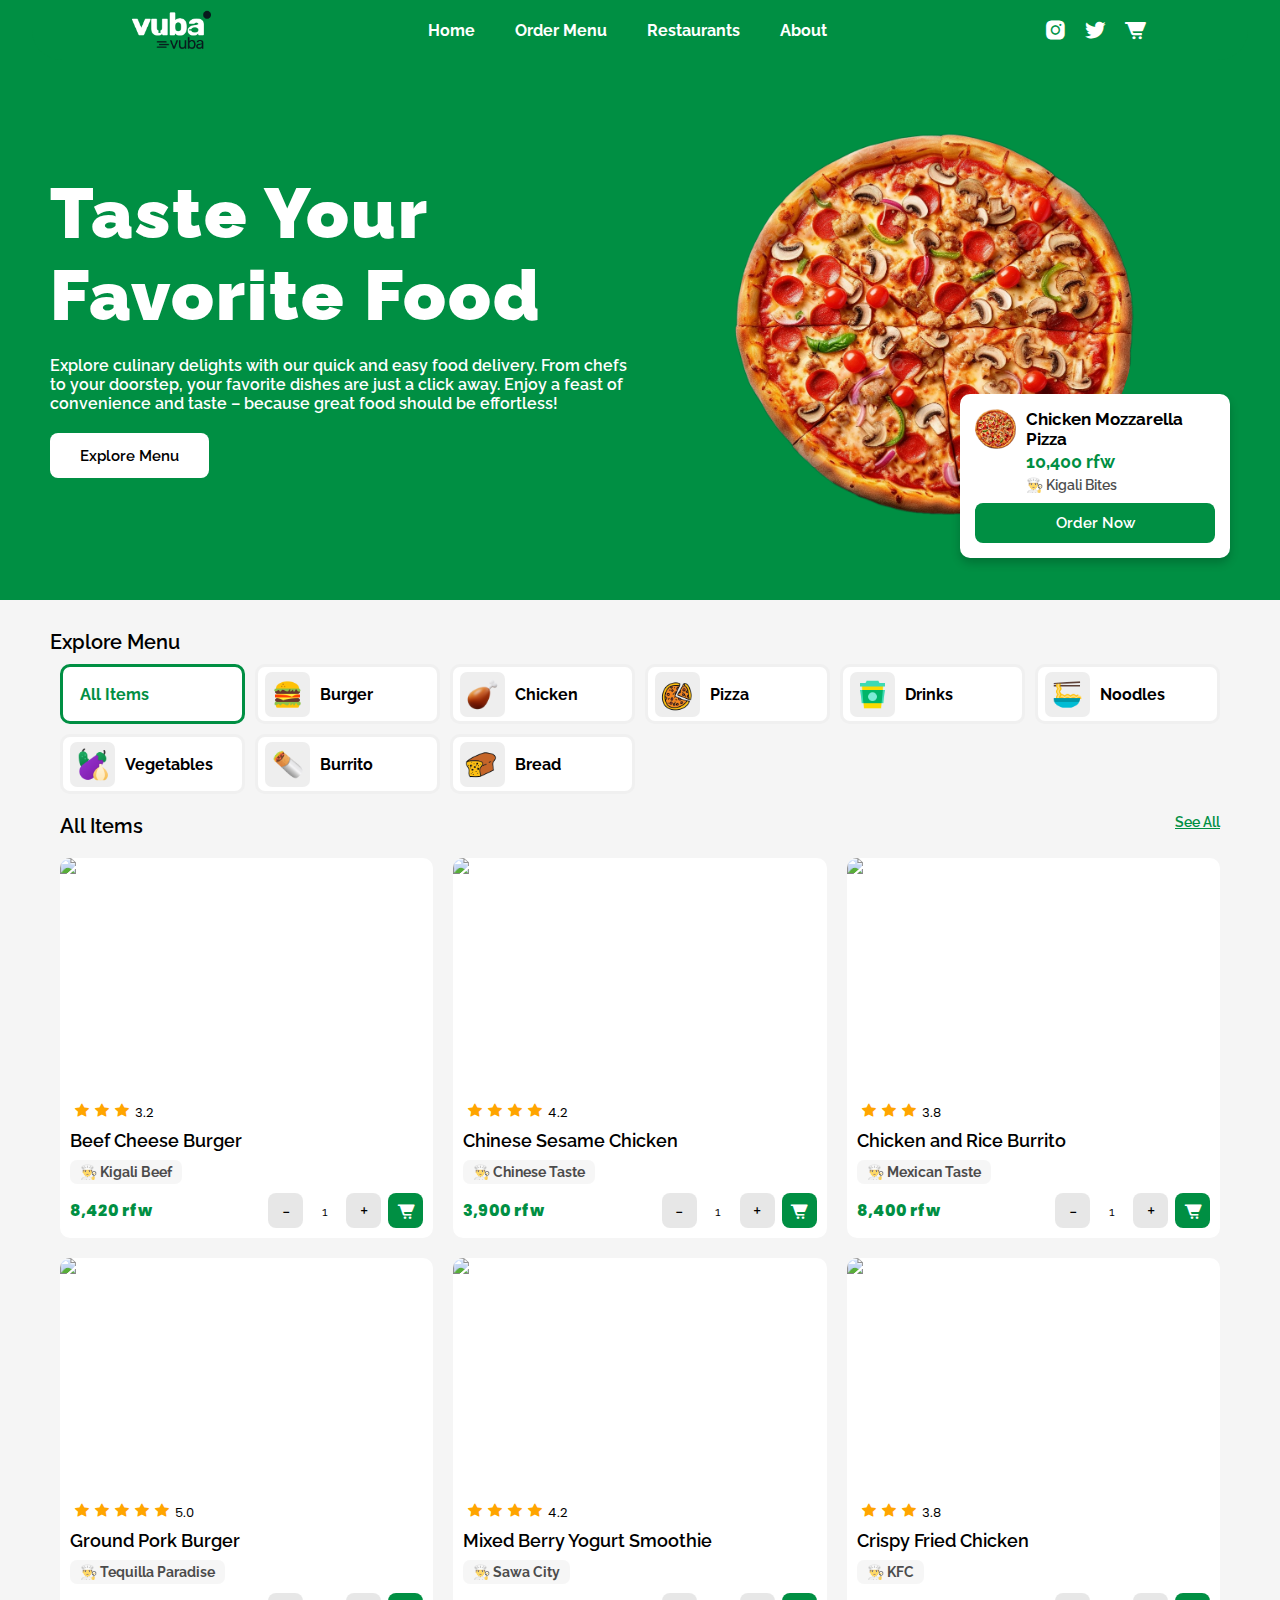
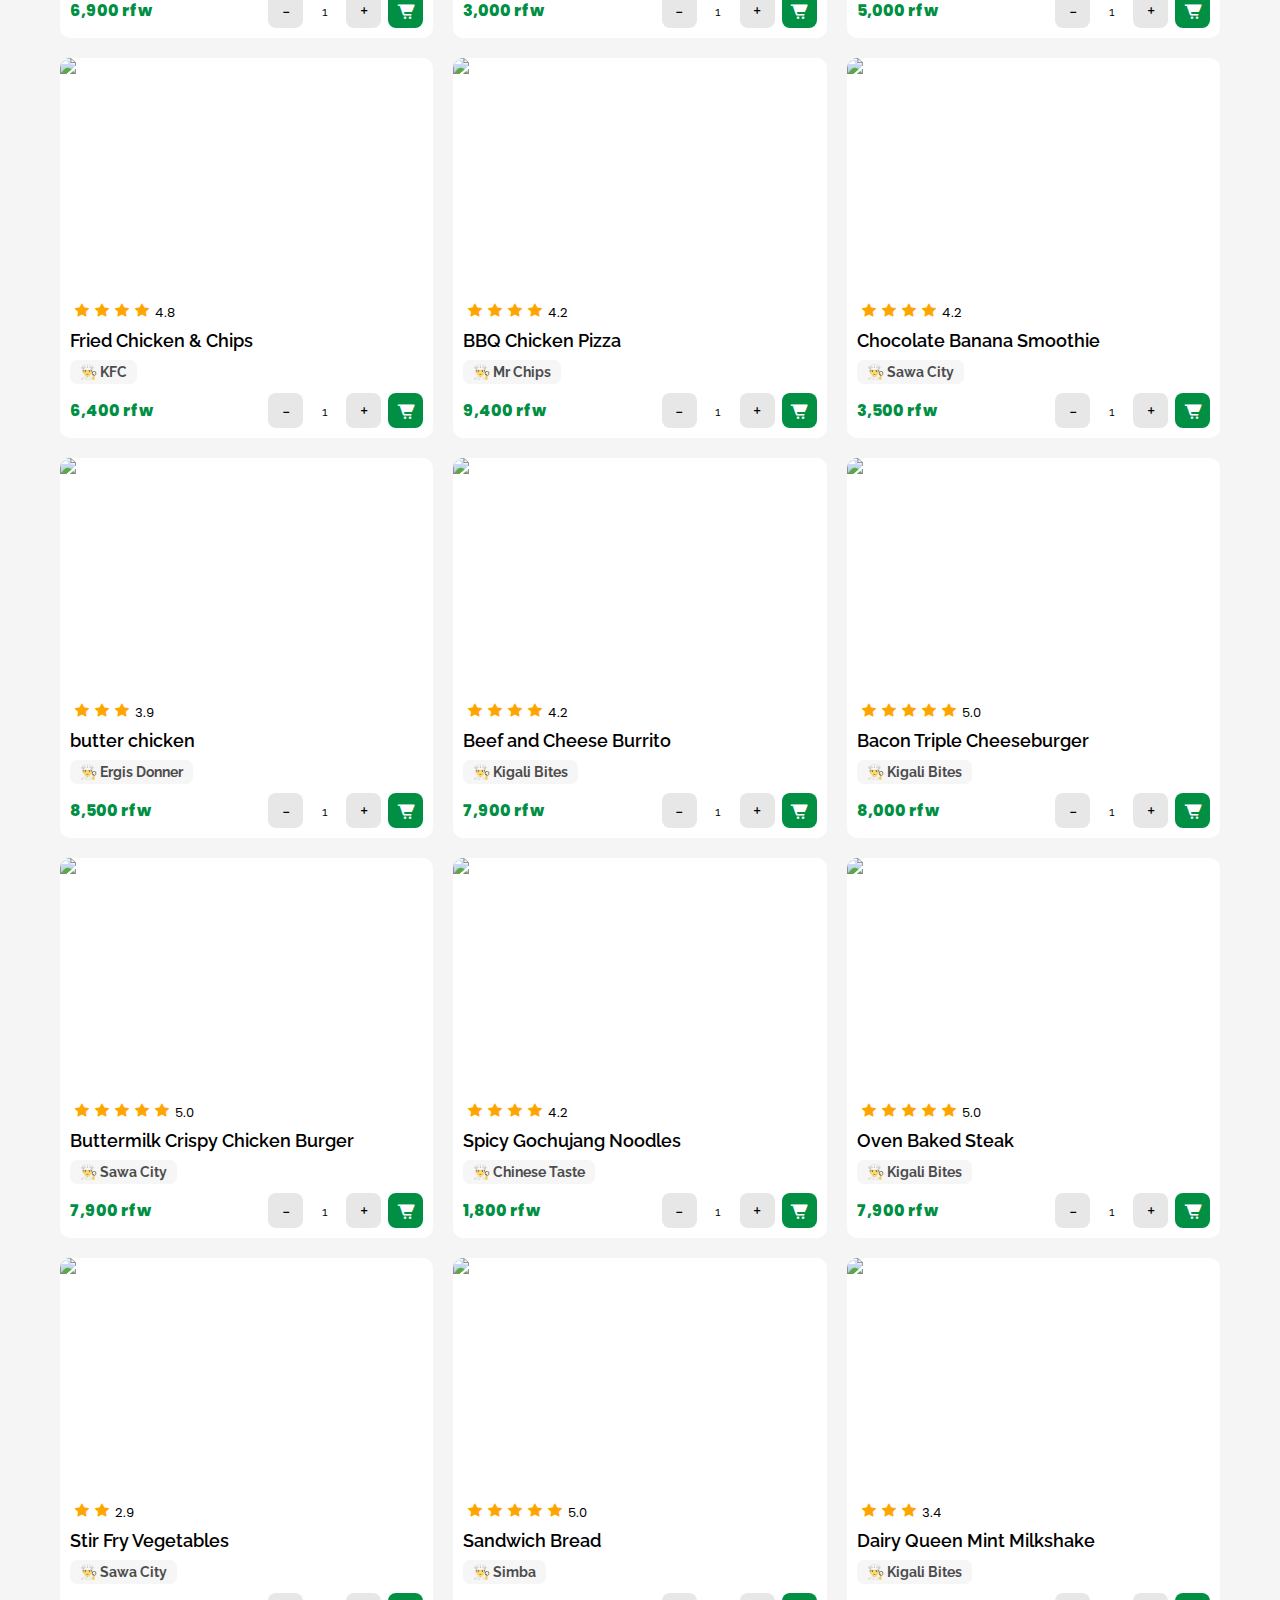
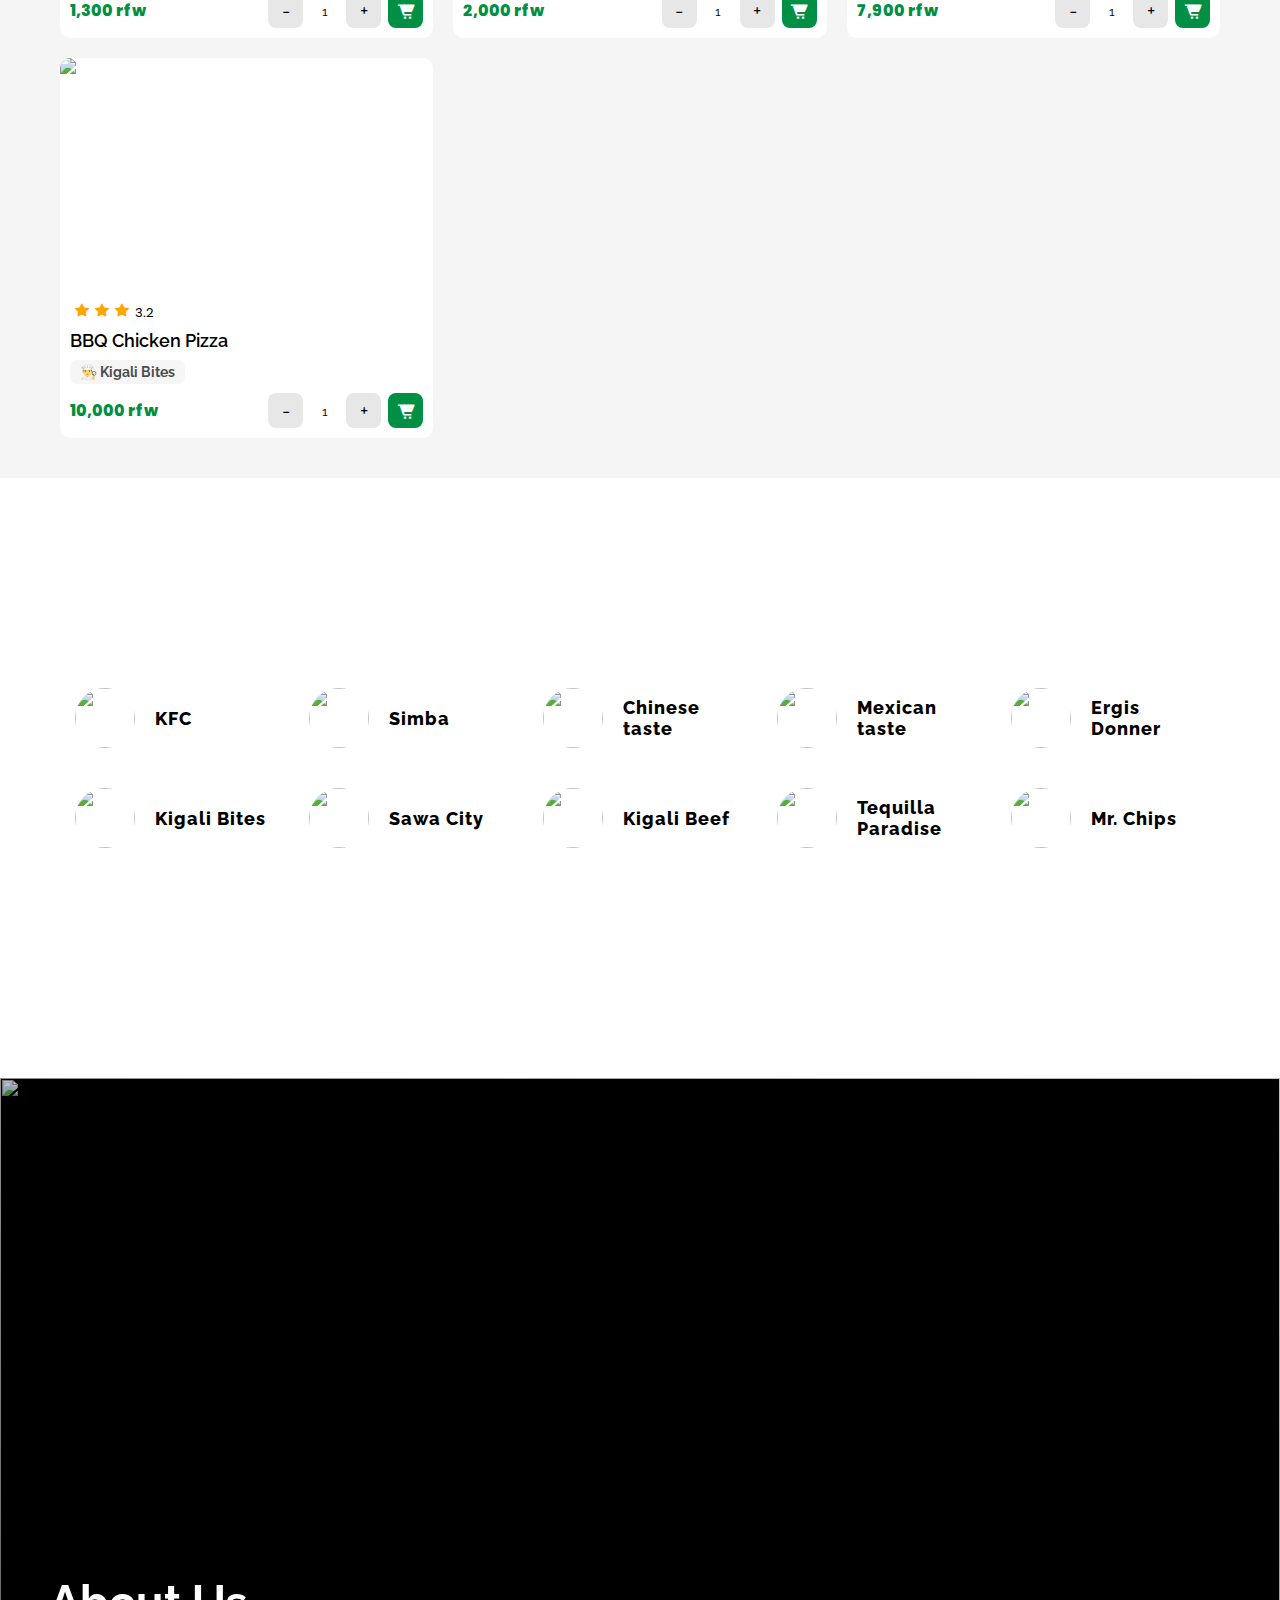
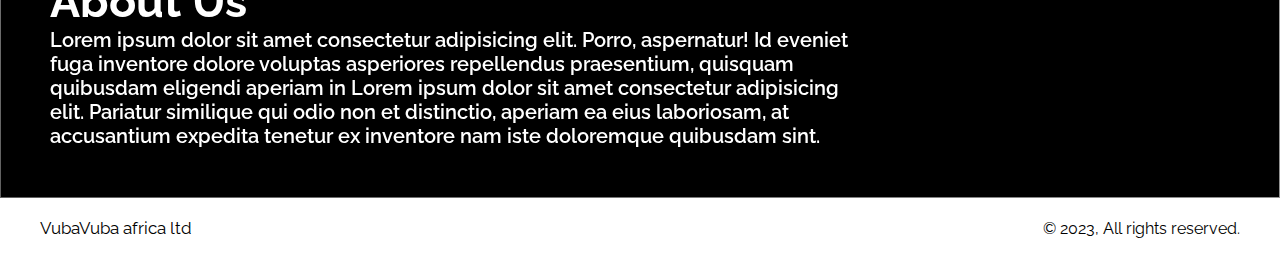
==== commit 64e35a5e: "update index.html hero section product price" ====
--- a/index.html
+++ b/index.html
@@ -64,7 +64,7 @@
               <div class="h1">
                 Chicken Mozzarella Pizza
                 <br />
-                <span>12,000 rfw </span>
+                <span>10,400 rfw </span>
                 <p>👨‍🍳 Kigali Bites</p>
               </div>
             </div>
--- a/styles/index.css
+++ b/styles/index.css
@@ -604,7 +604,7 @@
     color: #fff;
     font-size: 18px;
     font-weight: 600;
-    min-height: 500px;
+    min-height: 80vh;
     width: 100%;
     gap: 10px;
     text-align: left;
@@ -614,7 +614,7 @@
 
 .swiper-wrapper{
     height: 100vh;
-    max-height: 500px;
+    max-height: 80vh;
     width: 100%;
     /* max-width: 1300px; */
     margin: auto;
